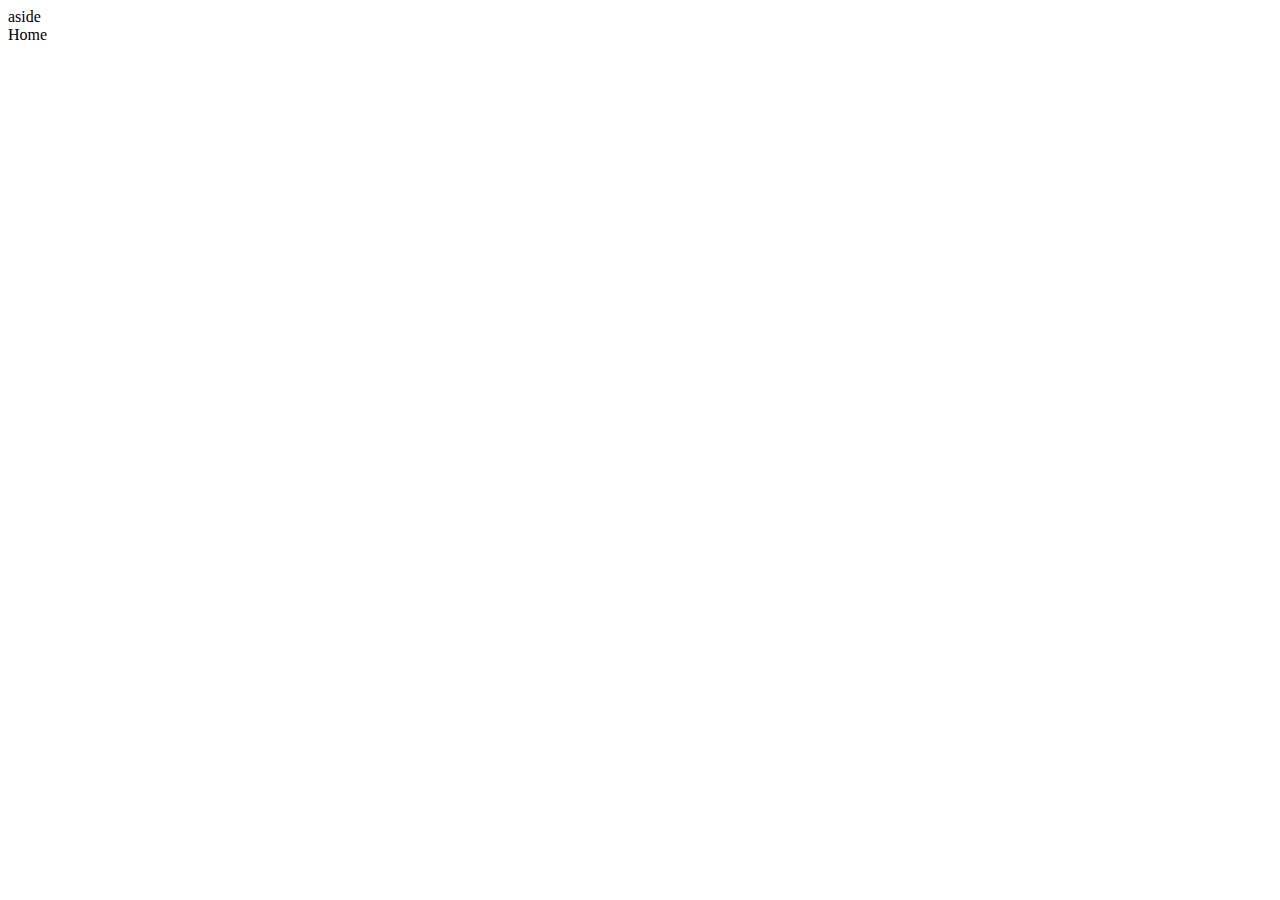
==== personal portfolio/index.html @ 707531b6 "personal portfolio website" ====
<!DOCTYPE html>
<html lang="en">
<head>
    <meta charset="UTF-8">
    <meta name="viewport" content="width=device-width, initial-scale=1.0">
    <title>Document</title>
    <!---CSS FILES--->
    <link rel="stylesheet" href="css/style.css">
    <link rel="stylesheet" href="css/style.css">
    <link rel="stylesheet" href="https://cdnjs.cloudflare.com/ajax/libs/font-awesome/6.5.2/css/all.min.css">
</head>
<body>
        <!---MAIN CONTAINER START--->

        <div class="main-container">
             <!---ASIDE START--->
             <div class="aside">
                aside
             </div>
             <!---ASIDE END--->

             <!---MAIN CONTENT START--->
             <div class="main-content">
                <!---HOME SECTION START--->

                <section class="home section">
                    Home
                </section>
                <!---HOME SECTION END--->
             </div>
             <!---MAIN CONTENT END--->
        </div>
        <!---MAIN CONTAINER END--->

    <!---JS FILES--->

    <script src="js/script.js"></script>
</body>
</html>
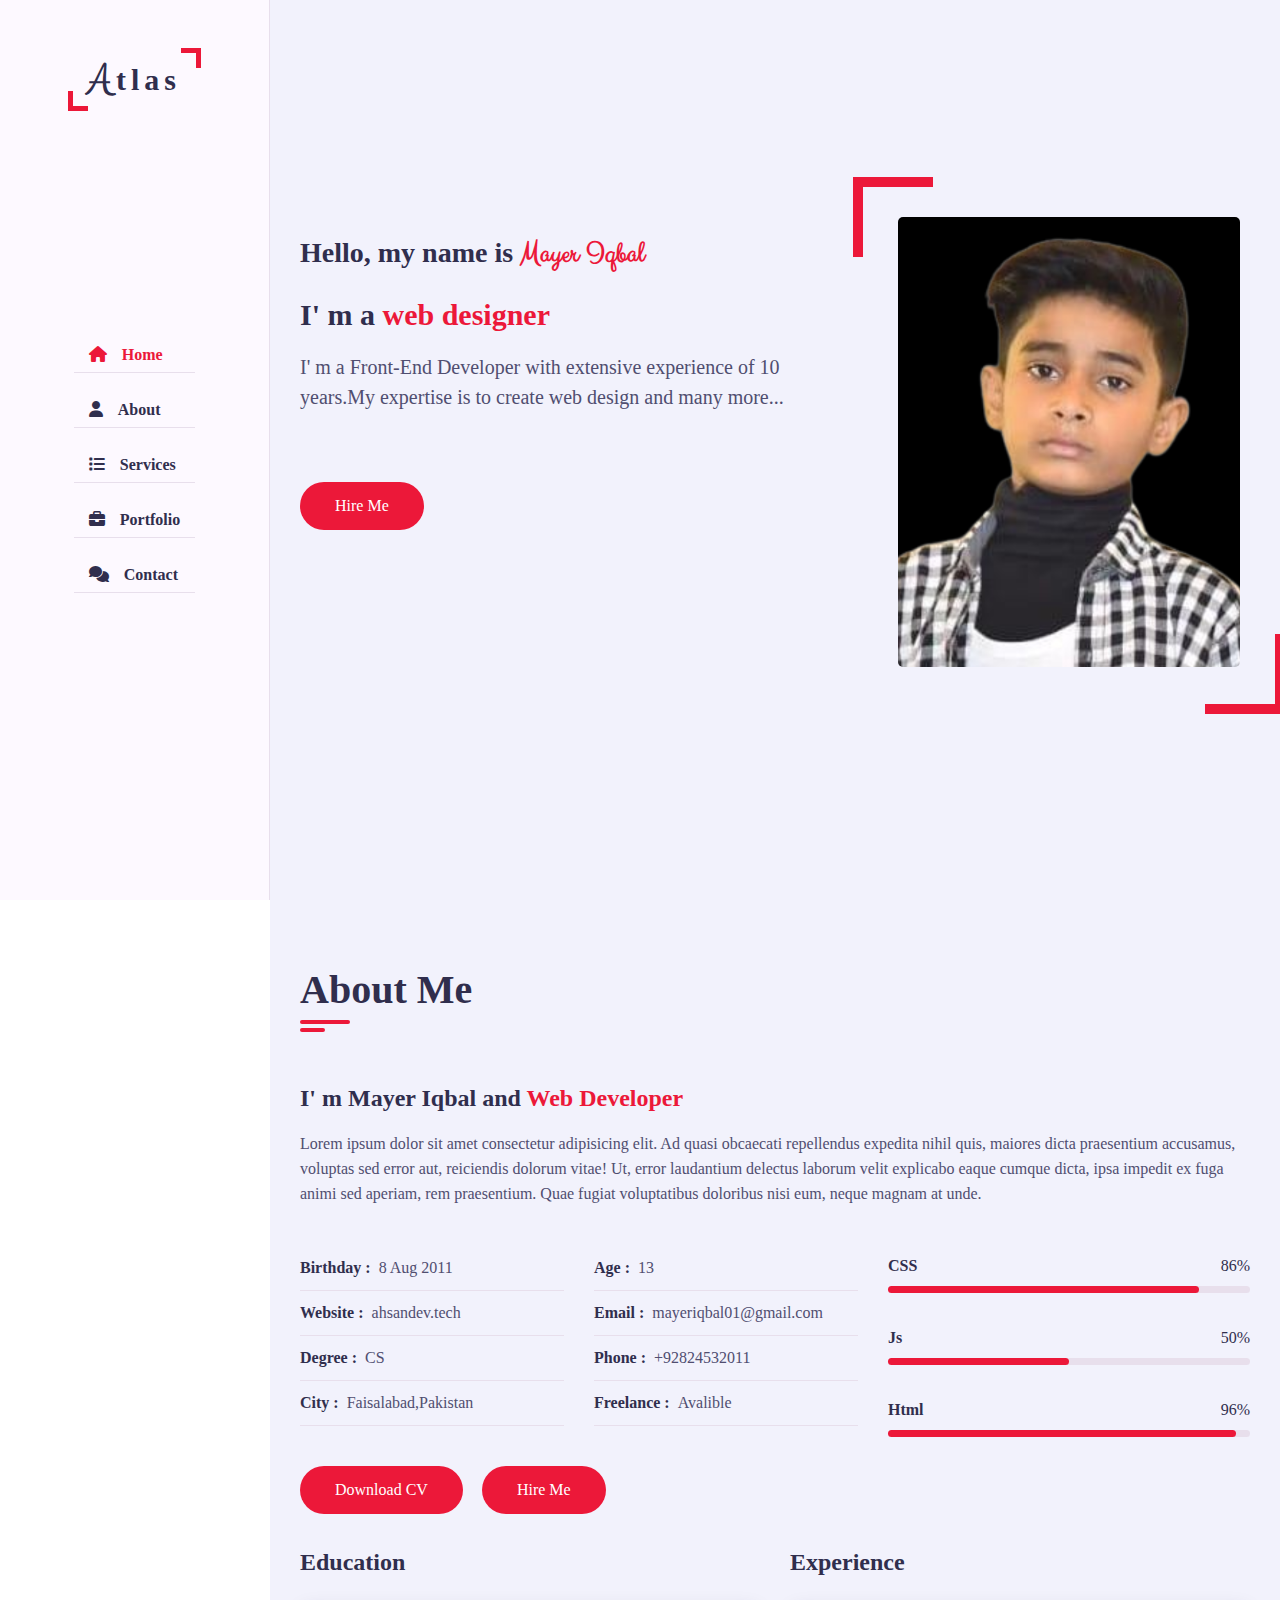
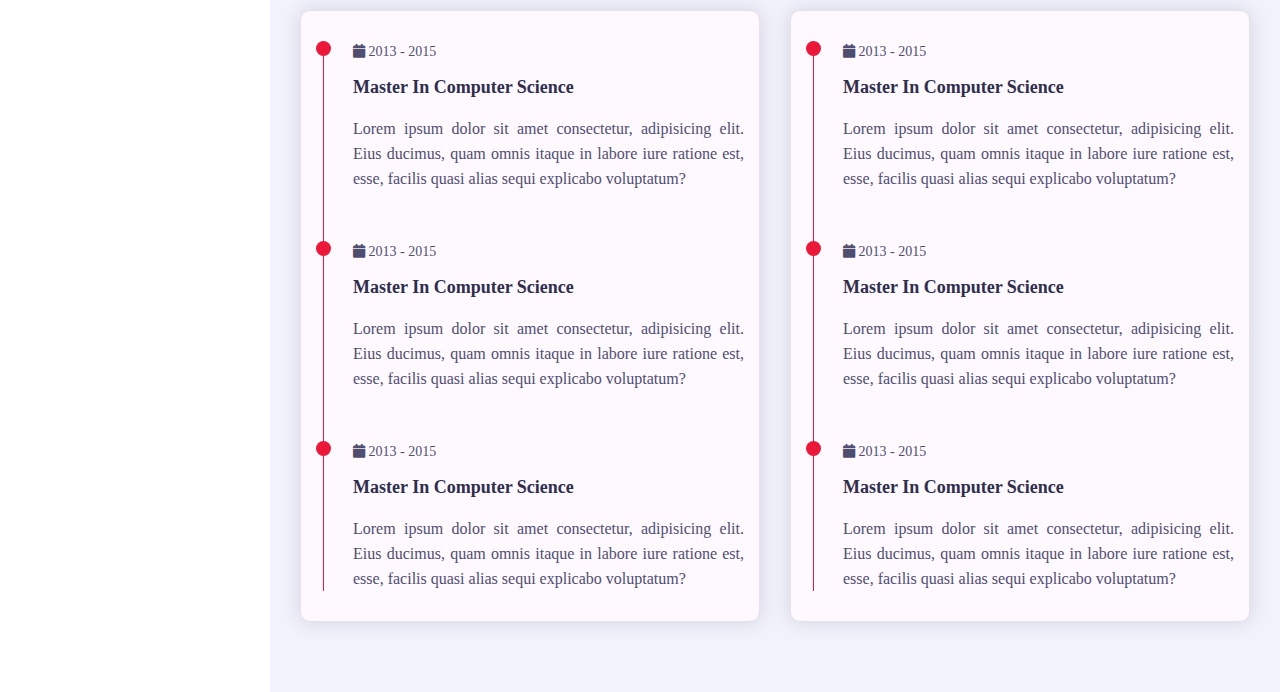
==== commit cf673b1f: "update personal portfolio website" ====
--- a/personal portfolio/index.html
+++ b/personal portfolio/index.html
@@ -1,39 +1,304 @@
 <!DOCTYPE html>
 <html lang="en">
-<head>
-    <meta charset="UTF-8">
-    <meta name="viewport" content="width=device-width, initial-scale=1.0">
+  <head>
+    <meta charset="UTF-8" />
+    <meta name="viewport" content="width=device-width, initial-scale=1.0" />
     <title>Document</title>
     <!---CSS FILES--->
-    <link rel="stylesheet" href="css/style.css">
-    <link rel="stylesheet" href="css/style.css">
-    <link rel="stylesheet" href="https://cdnjs.cloudflare.com/ajax/libs/font-awesome/6.5.2/css/all.min.css">
-</head>
-<body>
-        <!---MAIN CONTAINER START--->
-
-        <div class="main-container">
-             <!---ASIDE START--->
-             <div class="aside">
-                aside
-             </div>
-             <!---ASIDE END--->
-
-             <!---MAIN CONTENT START--->
-             <div class="main-content">
-                <!---HOME SECTION START--->
-
-                <section class="home section">
-                    Home
-                </section>
-                <!---HOME SECTION END--->
-             </div>
-             <!---MAIN CONTENT END--->
+    <link rel="stylesheet" href="css/style.css" />
+    <link rel="stylesheet" href="css/skins/color-1.css" />
+    <link
+      rel="stylesheet"
+      href="https://cdnjs.cloudflare.com/ajax/libs/font-awesome/6.5.2/css/all.min.css"
+    />
+  </head>
+  <body>
+    <!---MAIN CONTAINER START--->
+
+    <div class="main-container">
+      <!---ASIDE START--->
+      <div class="aside">
+        <div class="logo">
+          <a href=""><span>A</span>tlas</a>
         </div>
-        <!---MAIN CONTAINER END--->
+        <div class="nav-toogler">
+          <span></span>
+        </div>
+        <ul class="nav">
+          <li>
+            <a href="#" class="active"><i class="fa fa-home"></i>Home</a>
+          </li>
+          <li>
+            <a href="#"><i class="fa fa-user"></i>About</a>
+          </li>
+          <li>
+            <a href="#"><i class="fa fa-list"></i>Services</a>
+          </li>
+          <li>
+            <a href="#"><i class="fa fa-briefcase"></i>Portfolio</a>
+          </li>
+          <li>
+            <a href="#"><i class="fa fa-comments"></i>Contact</a>
+          </li>
+        </ul>
+      </div>
+      <!---ASIDE END--->
+
+      <!---MAIN CONTENT START--->
+      <div class="main-content">
+        <!---HOME SECTION START--->
+
+        <section class="home section">
+          <div class="container">
+            <div class="row">
+              <div class="home-info padd-15">
+                <h3 class="hello">
+                  Hello, my name is <span class="name">Mayer Iqbal</span>
+                </h3>
+                <h3 class="my-profession">
+                  I' m a <span class="typing">web designer</span>
+                </h3>
+                <p>
+                  I' m a Front-End Developer with extensive experience of 10
+                  years.My expertise is to create web design and many more...
+                </p>
+                <a href="#contact" class="btn hire-me">Hire Me</a>
+              </div>
+              <div class="home-img padd-15">
+                <img src="images/Untitled design (4).png" alt="" />
+              </div>
+            </div>
+          </div>
+        </section>
+        <!---HOME SECTION END--->
+        <!---ABOUT SECTION START--->
+        <section class="about section">
+          <div class="container">
+            <div class="row">
+              <div class="section-title padd-15">
+                <h2>About Me</h2>
+              </div>
+            </div>
+            <div class="row">
+              <div class="about-content padd-15">
+                <div class="row">
+                  <div class="about-text padd-15">
+                    <h3>I' m Mayer Iqbal and <span>Web Developer</span></h3>
+                    <p>
+                      Lorem ipsum dolor sit amet consectetur adipisicing elit.
+                      Ad quasi obcaecati repellendus expedita nihil quis,
+                      maiores dicta praesentium accusamus, voluptas sed error
+                      aut, reiciendis dolorum vitae! Ut, error laudantium
+                      delectus laborum velit explicabo eaque cumque dicta, ipsa
+                      impedit ex fuga animi sed aperiam, rem praesentium. Quae
+                      fugiat voluptatibus doloribus nisi eum, neque magnam at
+                      unde.
+                    </p>
+                  </div>
+                </div>
+                <div class="row">
+                  <div class="personal-info padd-15">
+                    <div class="row">
+                      <div class="info-item padd-15">
+                        <p>Birthday : <span>8 Aug 2011</span></p>
+                      </div>
+
+                      <div class="info-item padd-15">
+                        <p>Age : <span>13</span></p>
+                      </div>
+
+                      <div class="info-item padd-15">
+                        <p>Website : <span>ahsandev.tech</span></p>
+                      </div>
+
+                      <div class="info-item padd-15">
+                        <p>Email : <span>mayeriqbal01@gmail.com</span></p>
+                      </div>
+
+                      <div class="info-item padd-15">
+                        <p>Degree : <span>CS</span></p>
+                      </div>
+
+                      <div class="info-item padd-15">
+                        <p>Phone : <span>+92824532011</span></p>
+                      </div>
+
+                      <div class="info-item padd-15">
+                        <p>City : <span>Faisalabad,Pakistan</span></p>
+                      </div>
+
+                      <div class="info-item padd-15">
+                        <p>Freelance : <span>Avalible</span></p>
+                      </div>
+                    </div>
+                    <div class="row">
+                      <div class="buttons padd-15">
+                        <a href="#" class="btn">Download CV</a>
+                        <a href="#contact" class="btn hire-me">Hire Me</a>
+                      </div>
+                    </div>
+                  </div>
+                  <div class="skills padd-15">
+                    <div class="row">
+                      <div class="skill-item padd-15">
+                        <h5>CSS</h5>
+                        <div class="progress">
+                          <div class="progress-in" style="width: 86%"></div>
+                          <div class="skill-percent">86%</div>
+                        </div>
+                      </div>
+
+                      <div class="skill-item padd-15">
+                        <h5>Js</h5>
+                        <div class="progress">
+                          <div class="progress-in" style="width: 50%"></div>
+                          <div class="skill-percent">50%</div>
+                        </div>
+                      </div>
+
+                      <div class="skill-item padd-15">
+                        <h5>Html</h5>
+                        <div class="progress">
+                          <div class="progress-in" style="width: 96%"></div>
+                          <div class="skill-percent">96%</div>
+                        </div>
+                      </div>
+                    </div>
+                  </div>
+                </div>
+
+                <div class="row">
+                  <div class="education padd-15">
+                    <h3 class="title">Education</h3>
+                    <div class="row">
+                      <div class="timeline-box padd-15">
+                        <div class="timeline shadow-dark">
+                          <div class="timeline-item">
+                            <div class="circle-dot"></div>
+                              <h3 class="timeline-date">
+                                <i class="fa fa-calendar"></i> 2013 - 2015
+                              </h3>
+                              <h4 class="timeline-title">
+                                Master in Computer Science
+                              </h4>
+                              <p class="timeline-text">
+                                Lorem ipsum dolor sit amet consectetur,
+                                adipisicing elit. Eius ducimus, quam omnis
+                                itaque in labore iure ratione est, esse, facilis
+                                quasi alias sequi explicabo voluptatum?
+                              </p>
+                            
+                          </div>
+
+                          <div class="timeline-item">
+                            <div class="circle-dot"> </div>
+                              <h3 class="timeline-date">
+                                <i class="fa fa-calendar"></i> 2013 - 2015
+                              </h3>
+                              <h4 class="timeline-title">
+                                Master in Computer Science
+                              </h4>
+                              <p class="timeline-text">
+                                Lorem ipsum dolor sit amet consectetur,
+                                adipisicing elit. Eius ducimus, quam omnis
+                                itaque in labore iure ratione est, esse, facilis
+                                quasi alias sequi explicabo voluptatum?
+                              </p>
+                           
+                          </div>
+
+                              <div class="timeline-item">
+                            <div class="circle-dot"></div>
+                              <h3 class="timeline-date">
+                                <i class="fa fa-calendar"></i> 2013 - 2015
+                              </h3>
+                              <h4 class="timeline-title">
+                                Master in Computer Science
+                              </h4>
+                              <p class="timeline-text">
+                                Lorem ipsum dolor sit amet consectetur,
+                                adipisicing elit. Eius ducimus, quam omnis
+                                itaque in labore iure ratione est, esse, facilis
+                                quasi alias sequi explicabo voluptatum?
+                              </p>
+                            
+                          </div>
+                        </div>
+                      </div>
+                    </div>
+                  </div>
+                  <div class="experience padd-15">
+                    <h3 class="title">Experience</h3>
+                    <div class="row">
+                      <div class="timeline-box padd-15">
+                        <div class="timeline shadow-dark">
+                          <div class="timeline-item">
+                            <div class="circle-dot"></div>
+                              <h3 class="timeline-date">
+                                <i class="fa fa-calendar"></i> 2013 - 2015
+                              </h3>
+                              <h4 class="timeline-title">
+                                Master in Computer Science
+                              </h4>
+                              <p class="timeline-text">
+                                Lorem ipsum dolor sit amet consectetur,
+                                adipisicing elit. Eius ducimus, quam omnis
+                                itaque in labore iure ratione est, esse, facilis
+                                quasi alias sequi explicabo voluptatum?
+                              </p>
+                            
+                          </div>
+
+                          <div class="timeline-item">
+                            <div class="circle-dot"> </div>
+                              <h3 class="timeline-date">
+                                <i class="fa fa-calendar"></i> 2013 - 2015
+                              </h3>
+                              <h4 class="timeline-title">
+                                Master in Computer Science
+                              </h4>
+                              <p class="timeline-text">
+                                Lorem ipsum dolor sit amet consectetur,
+                                adipisicing elit. Eius ducimus, quam omnis
+                                itaque in labore iure ratione est, esse, facilis
+                                quasi alias sequi explicabo voluptatum?
+                              </p>
+                           
+                          </div>
+
+                              <div class="timeline-item">
+                            <div class="circle-dot"></div>
+                              <h3 class="timeline-date">
+                                <i class="fa fa-calendar"></i> 2013 - 2015
+                              </h3>
+                              <h4 class="timeline-title">
+                                Master in Computer Science
+                              </h4>
+                              <p class="timeline-text">
+                                Lorem ipsum dolor sit amet consectetur,
+                                adipisicing elit. Eius ducimus, quam omnis
+                                itaque in labore iure ratione est, esse, facilis
+                                quasi alias sequi explicabo voluptatum?
+                              </p>
+                            
+                          </div>
+                        </div>
+                      </div>
+                    </div>
+                  </div>
+                </div>
+              </div>
+            </div>
+          </div>
+        </section>
+        <!---ABOUT SECTION END--->
+      </div>
+      <!---MAIN CONTENT END--->
+    </div>
+    <!---MAIN CONTAINER END--->
 
     <!---JS FILES--->
 
     <script src="js/script.js"></script>
-</body>
-</html>+  </body>
+</html>
--- a/personal portfolio/css/style.css
+++ b/personal portfolio/css/style.css
@@ -0,0 +1,461 @@
+@import url('https://fonts.googleapis.com/css2?family=Clicker+Script&family=Poppins:ital,wght@0,100;0,200;0,300;0,400;0,500;0,600;0,700;0,800;0,900;1,100;1,200;1,300;1,400;1,500;1,600;1,700;1,800;1,900&display=swap');
+:root {
+  --bg-black-900: #f2f2fc;
+  --bg-black-100: #fdf9ff;
+  --bg-black-50: #e8dfec;
+  --text-black-900: #302e4d;
+  --text-black-700: #504e70;
+}
+body {
+  line-height: 1.5;
+  font-size: 16px;
+  font-family: 'Poppins' sans-serif;
+}
+
+* {
+  margin: 0;
+  padding: 0;
+  outline: none;
+  text-decoration: none;
+  box-sizing: border-box;
+}
+
+::before,
+::after {
+  box-sizing: border-box;
+}
+ ul {
+  list-style: none;
+}
+
+.section {
+  background: var(--bg-black-900);
+  min-height: 100vh;
+  display: block;
+  padding: 0 30px;
+  opacity: 1;
+}
+.hidden{
+  display: none !important;
+}
+.main-content{
+  padding-left: 270px;
+}
+.padd-15{
+  padding-left: 15px;
+  padding-right: 15px;
+}
+.container{
+ max-width: 1100px;
+ width: 100%;
+ margin: auto;
+}
+.section .container{
+  padding-top: 60px;
+  padding-bottom: 70px;
+}
+.section-title{
+  flex: 0 0 100%;
+  max-width: 100%;
+  margin-bottom: 60px;
+}
+.section-title h2{
+  font-size: 40px;
+  color: var(--text-black-900);
+  font-weight: 700;
+  position: relative;
+}
+.section-title h2::before{
+  content: '';
+  height: 4px;
+  width: 50px;
+  border-radius: 10px;
+  background: var(--skin-color);
+  position: absolute;
+  top: 100%;
+  left: 0;
+}
+.section-title h2::after{
+  content: '';
+  height: 4px;
+  width: 25px;
+  border-radius: 10px;
+  background: var(--skin-color);
+  position: absolute;
+  top: 100%;
+  left: 0;
+  margin-top: 8px;
+}
+.row{
+  display: flex;
+  flex-wrap: wrap;
+  margin-left: -15px;
+  margin-right: -15px;
+  position: relative;
+}
+
+.btn{
+  font-size: 16px;
+  font-weight: 500;
+  padding: 12px 35px;
+  color: white;
+  border-radius: 40px;
+  display: inline-block;
+  white-space: nowrap;
+  border: none;
+  background: var(--skin-color);
+  transition: all .0.3s ease;
+}
+.btn:hover{
+  transform: scale(1.05);
+}
+
+.shadow-dark{
+  box-shadow: 0 0 20px rgba(48, 46, 77, 0.15);
+}
+.aside {
+  width: 270px;
+  background: var(--bg-black-100);
+  position: fixed;
+  left: 0;
+  top: 0;
+  padding: 30px;
+  height: 100%;
+  border-right: 1px solid var(--bg-black-50);
+  display: flex;
+  justify-content: center;
+  align-items: center;
+  z-index: 10;
+}
+
+.aside .logo {
+  position: absolute;
+  top: 50px;
+  font-size: 30px;
+  text-transform: capitalize;
+}
+
+.aside .logo a{
+    color: var(--text-black-900);
+    font-weight: 700;
+    padding: 15px 20px;
+    font-size: 30px;
+    letter-spacing: 5px;
+    position: relative;
+}
+.aside .logo a span{
+    font-family: 'Clicker Script', cursive;
+    font-size: 40px;
+}
+
+.aside .logo a::before{
+  content: '';
+  position: absolute;
+  width: 20px;
+  height: 20px;
+  border-bottom: 5px solid var(--skin-color);
+  border-left: 5px solid var(--skin-color);
+  bottom: 0;
+  left: 0;
+}
+.aside .logo a::after{
+  content: '';
+  position: absolute;
+  width: 20px;
+  height: 20px;
+  border-top: 5px solid var(--skin-color);
+  border-right: 5px solid var(--skin-color);
+  top: 0;
+  right: 0;
+}
+.aside .nav-toogler{
+  height: 40px;
+  width: 45px;
+  border: 1px solid var(--bg-black-50);
+  cursor: pointer;
+  position: fixed;
+  left: 300px;
+  top: 20px;
+  border-radius: 5px;
+  background: var(--bg-black-100);
+  display: none;
+  align-items: center;
+  justify-content: center;
+}
+
+.aside .nav-toogler span{
+  height: 2px;
+  width: 18px;
+  background: var(--skin-color);
+  display: inline-block;
+  position: relative;
+}
+.aside .nav-toogler span::before{
+  content: '';
+  height: 2px;
+  width: 18px;
+  background: var(--skin-color);
+  position: absolute;
+  top: -6px;
+  left: 0;
+}
+
+.aside .nav-toogler span::after{
+  content: '';
+  height: 3px;
+  width: 18px;
+  background: var(--skin-color);
+  position: absolute;
+  top:6px;
+  left: 0;
+}
+.aside .nav{
+  margin-top: 50px;
+}
+.aside .nav li{
+  margin-bottom: 20px;
+  display: block;
+}
+.aside .nav li a{
+  font-size: 16px;
+  font-weight: 600;
+  display: block;
+  border-bottom: 1px solid var(--bg-black-50);
+  color: var(--text-black-900);
+  padding: 5px 15px;
+}
+.aside .nav li a.active{
+  color: var(--skin-color);
+}
+.aside .nav li a i{
+  margin-right: 15px;
+}
+
+.home{
+  min-height: 100vh;
+  display: flex;
+  color: var(--text-black-900);
+}
+.home .home-info{
+  flex: 0 0 60%;
+  max-width: 60%;
+}
+h3.hello{
+  font-size: 28px;
+  margin: 15px 0;
+}
+h3.hello span{
+  font-family:'Clicker Script' , cursive;
+  font-size: 30px;
+  font-weight: 700;
+  color: var(--skin-color);
+}
+h3.my-profession{
+  font-size: 30px;
+  margin: 15px 0;
+}
+.typing{
+  color: var(--skin-color);
+}
+.home-info p{
+  margin-bottom: 70px;
+  font-size: 20px;
+  color: var(--text-black-700);
+}
+.home .home-img{
+  flex: 0 0 40%;
+  max-width: 40%;
+  text-align: center;
+  position: relative;
+}
+.home-img::after{
+  content: '';
+  position: absolute;
+  height: 80px;
+  width: 80px;
+  border-bottom: 10px solid var(--skin-color);
+  border-right: 10px solid var(--skin-color);
+  right: -20px;
+  bottom: -40px;
+}
+.home-img::before{
+  content: '';
+  position: absolute;
+  height: 80px;
+  width: 80px;
+  border-top: 10px solid var(--skin-color);
+  border-left: 10px solid var(--skin-color);
+  left: -20px;
+  top: -40px;
+}
+.home .home-img img{
+  margin: auto;
+  border-radius: 5px;
+  height: 450px;
+}
+.about .about-content{
+  flex: 0 0 100%;
+  max-width: 100%;
+}
+.about .about-content .about-text{
+   flex: 0 0 100%;
+   max-width: 100%;
+}
+.about .about-content .about-text h3{
+  font-size: 24px;
+  margin-bottom: 15px;
+  font-weight: 700;
+  color: var(--text-black-900);
+}
+.about .about-content .about-text h3 span{
+  color: var(--skin-color);
+}
+.about .about-content .about-text p{
+  font-size: 16px;
+  line-height: 25px;
+  color: var(--text-black-700);
+}
+.about .about-content .personal-info{
+  flex: 0 0 60%;
+  max-width: 60%;
+  margin-top: 40px;
+}
+.about .about-content .personal-info .info-item{
+  flex: 0 0 50%;
+  max-width: 50%;
+}
+.about .about-content .personal-info .info-item p{
+  font-weight: 600;
+  padding: 10px 0;
+  font-size: 16px;
+  color: var(--text-black-900);
+  border-bottom: 1px solid var(--bg-black-50);
+}
+.about .about-content .personal-info .info-item p span{
+  font-weight: 400;
+  color: var(--text-black-700);
+  margin-left: 4px;
+  display: inline-block;
+}
+.about .about-content .personal-info .buttons{
+  margin-top: 30px;
+}
+.about .about-content .personal-info .buttons .btn{
+   margin-right: 15px;
+   margin-top: 10px;
+}
+.about .about-content .skills{
+  flex: 0 0 40%;
+  max-width: 40%;
+  margin-top: 40px;
+}
+.about .about-content .skills .skill-item{
+  flex: 0 0 100%;
+  max-width: 100%;
+}
+.about .about-content .skills .skill-item h5{
+  line-height: 40px;
+  font-weight: 600;
+  font-size: 16px;
+  color: var(--text-black-900);
+  text-transform: capitalize;
+}
+.about .about-content .skills .skill-item .progress{
+  background-color: var(--bg-black-50);
+  height: 7px;
+  border-radius: 4px;
+  width: 100%;
+  position: relative;
+}
+.about .about-content .skills .skill-item{
+  margin-bottom: 25px;
+}
+.about .about-content .skills .skill-item .progress .progress-in{
+  position: absolute;
+  left: 0;
+  top: 0;
+  height: 100%;
+  border-radius: 4px;
+  background-color: var(--skin-color);
+}
+.about .about-content .skills .skill-item .progress .skill-percent{
+  position: absolute;
+  right: 0;
+  color: var(--text-black-900);
+  top: -40px;
+  font-weight: 400;
+  line-height: 40px;
+}
+.about .about-content .education,
+.about .about-content .experience
+{
+   flex: 0 0 50%;
+   max-width: 50%;
+   margin-top: 30px;
+}
+.about .about-content h3.title{
+  font-size: 24px;
+  margin-bottom: 30px;
+  font-weight: 700;
+  color: var(--text-black-900);
+}
+.about .about-content .timeline-box{
+  flex: 0 0 100%;
+  max-width: 100%;
+}
+.about .about-content .timeline{
+  background-color: var(--bg-black-100);
+  padding: 30px 15px;
+  border: 1px solid var(--bg-black-50);
+  border-radius: 10px;
+  width: 100%;
+  position: relative;
+}
+.about .about-content .timeline .timeline-item{
+  position: relative;
+  padding-left: 37px;
+  padding-bottom: 50px;
+}
+.about .about-content .timeline .timeline-item:last-child{
+  padding-bottom: 0;
+}
+.about .about-content .timeline .timeline-item::before{
+  content: '';
+  width: 1px;
+  position: absolute;
+  height: 100%;
+  left: 7px;
+  top: 0;
+  background-color: var(--skin-color);
+}
+.about .about-content .timeline .circle-dot{
+  position: absolute;
+  left: 0;
+  top: 0;
+  height: 15px;
+  width: 15px;
+  border-radius: 50%;
+  background-color: var(--skin-color);
+}
+.about .about-content .timeline .timeline-date{
+  font-weight: 400;
+  font-size: 14px;
+  margin-bottom: 12px;
+  color: var(--text-black-700);
+}
+.about .about-content .timeline .timeline-date.fa{
+  margin-right: 5px;
+}
+.about .about-content .timeline .timeline-title{
+  font-weight: 700;
+  font-size: 18px;
+  margin-bottom: 15px;
+  text-transform: capitalize;
+  color: var(--text-black-900);
+}
+.about .about-content .timeline .timeline-text{
+  line-height: 25px;
+  font-size: 16px;
+  text-align: justify;
+  color: var(--text-black-700);
+}--- a/personal portfolio/css/skins/color-1.css
+++ b/personal portfolio/css/skins/color-1.css
@@ -0,0 +1,3 @@
+:root{
+    --skin-color:#ec1839;
+}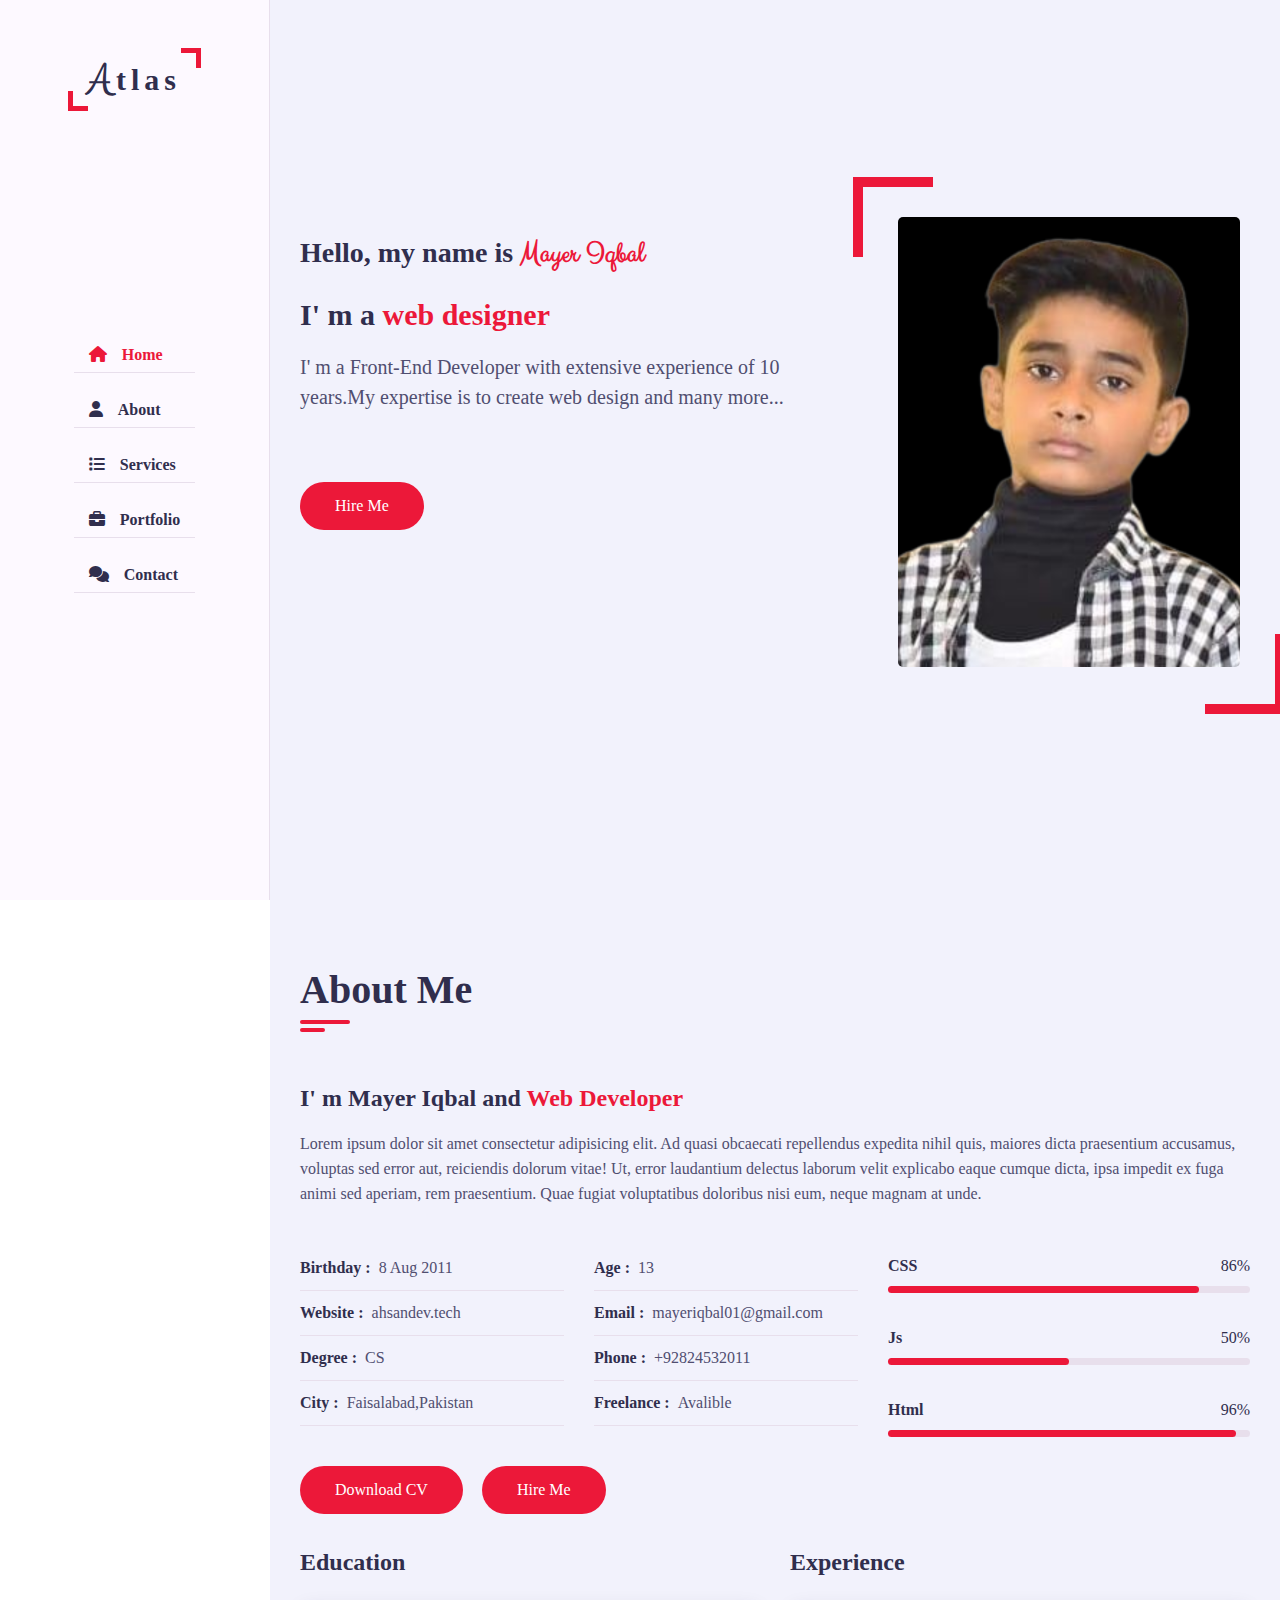
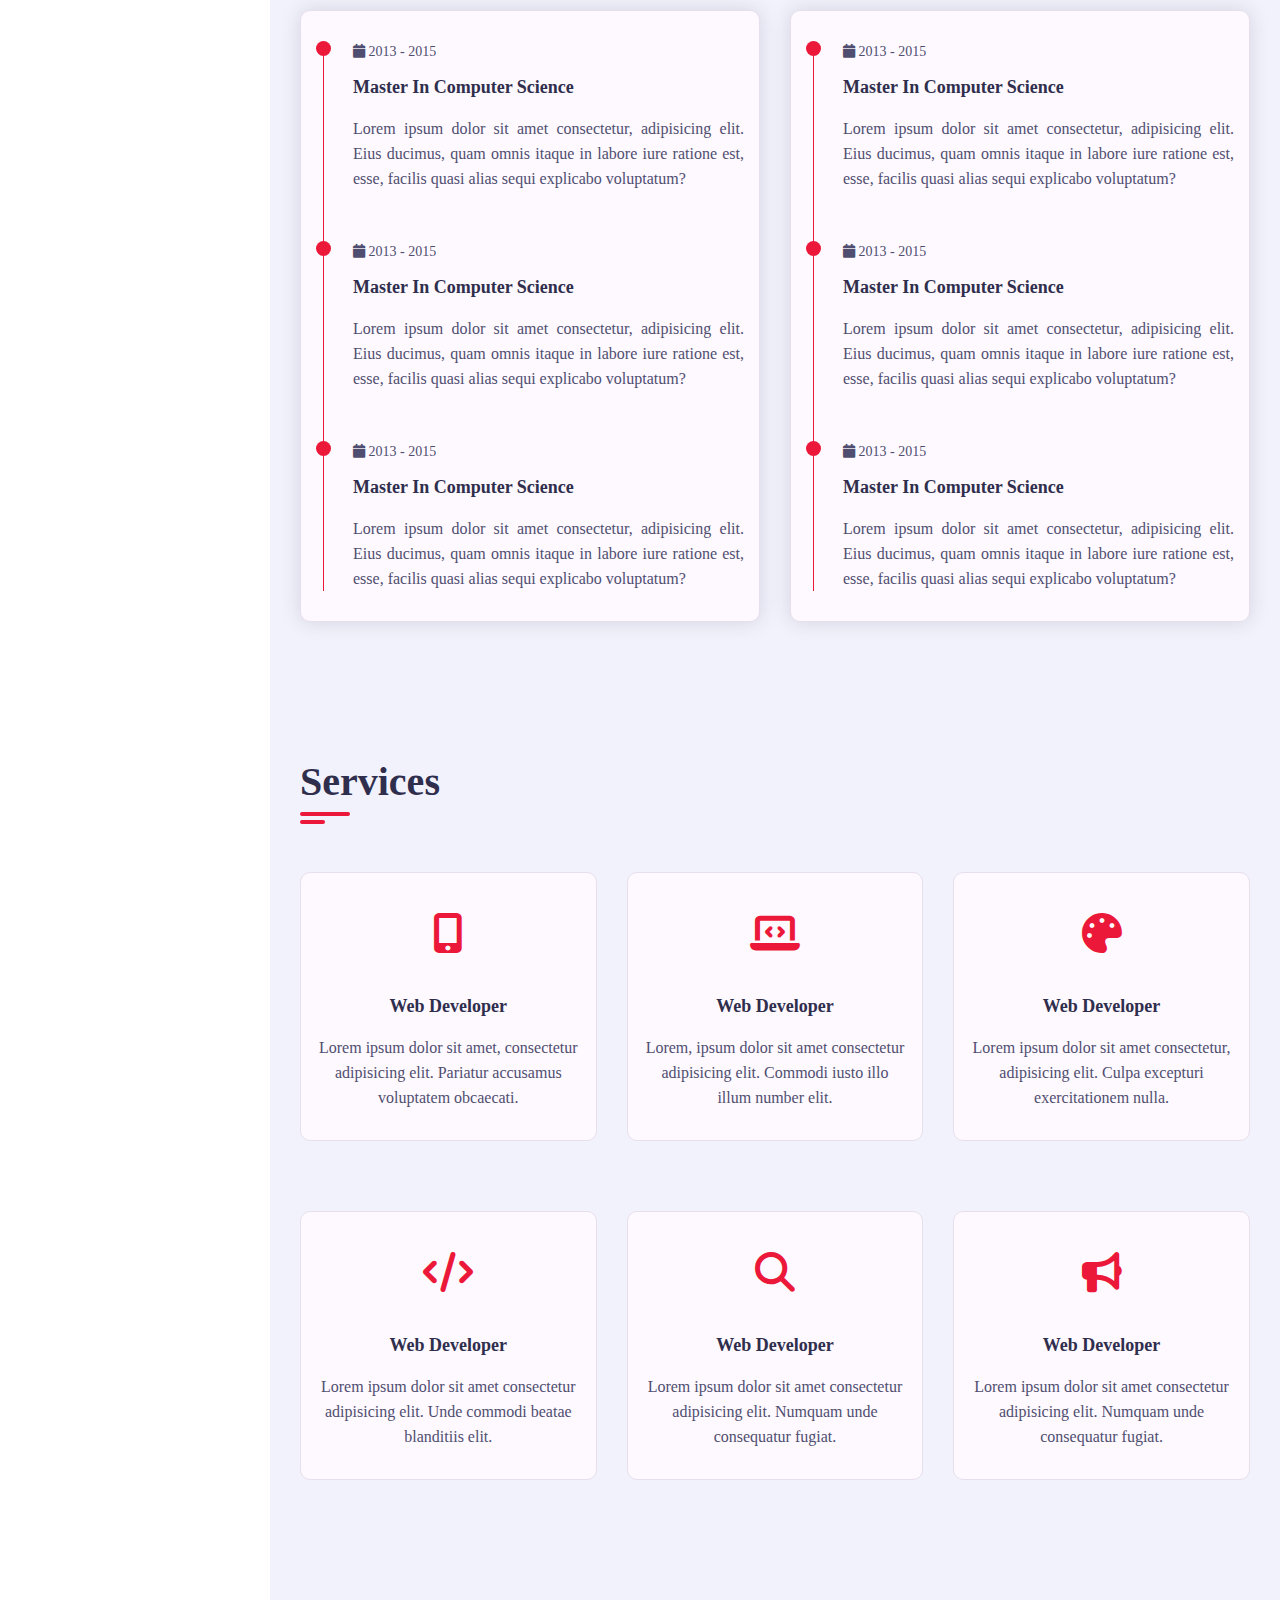
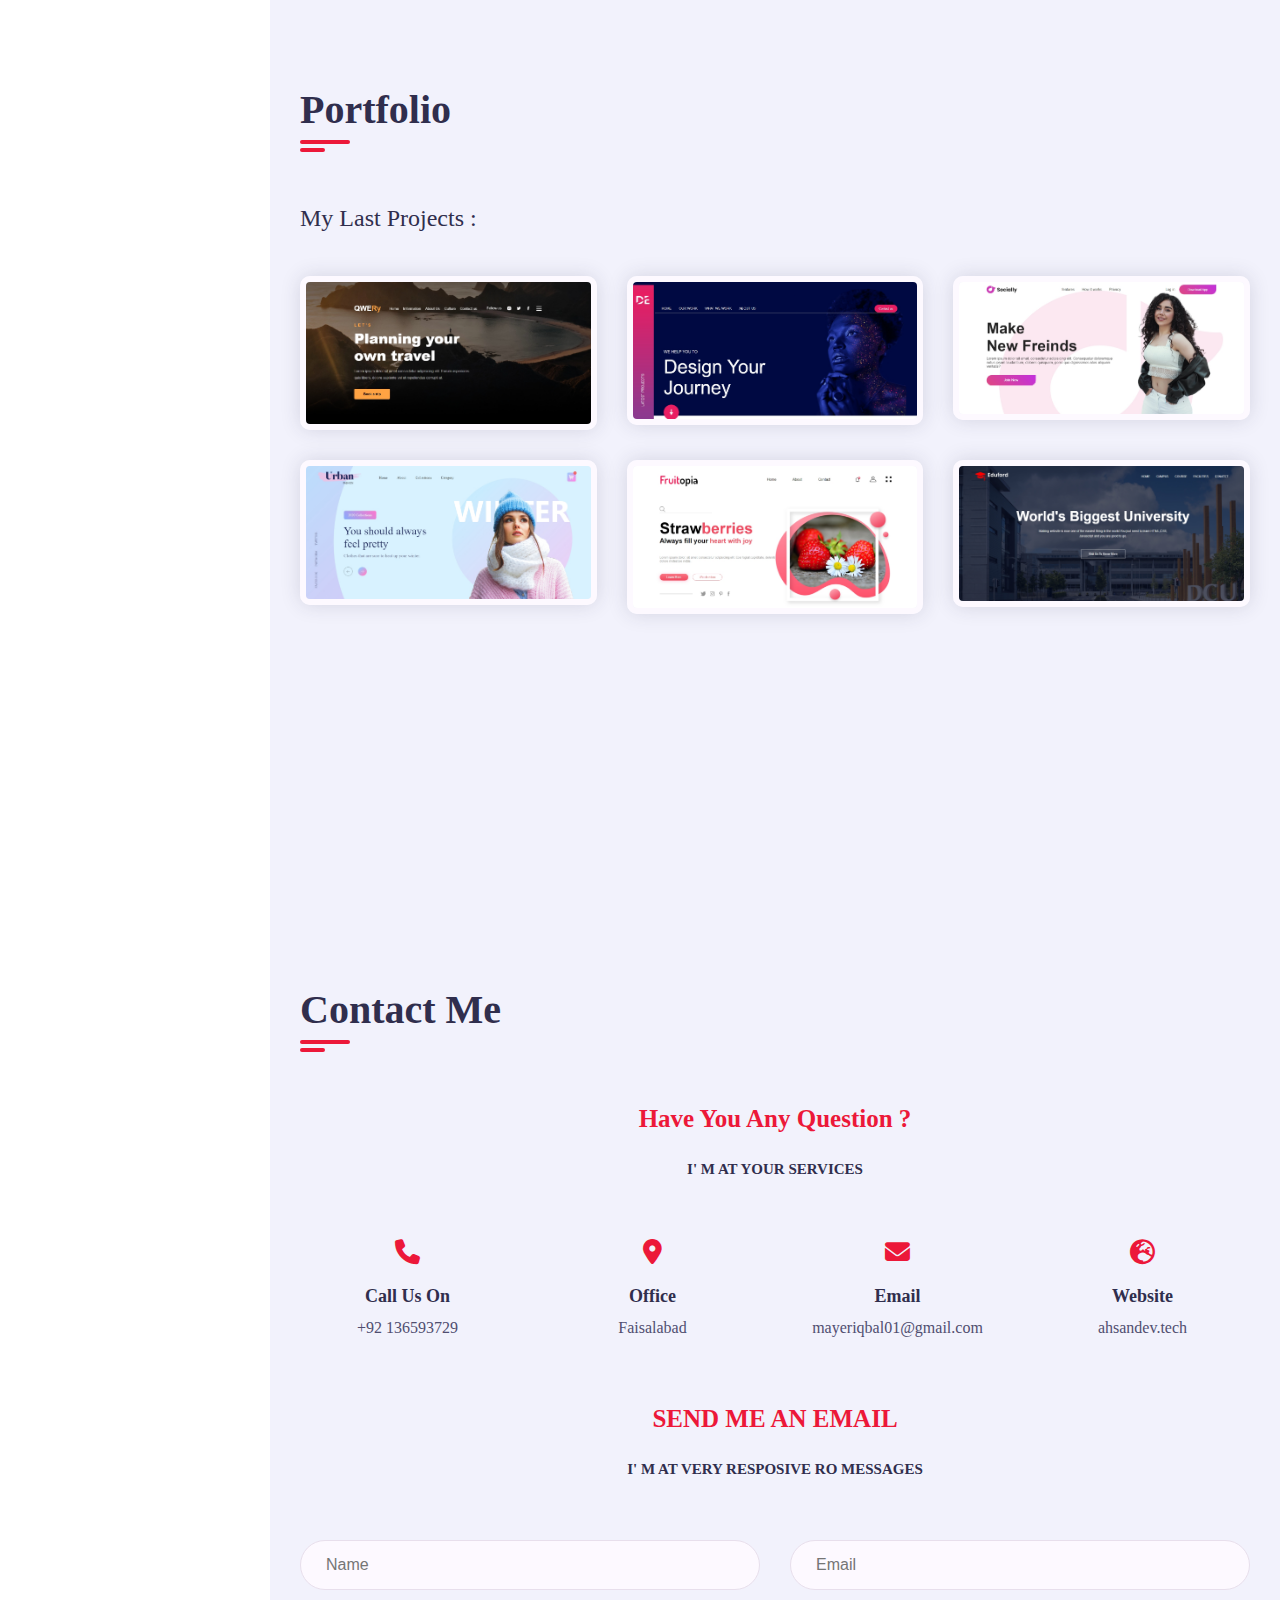
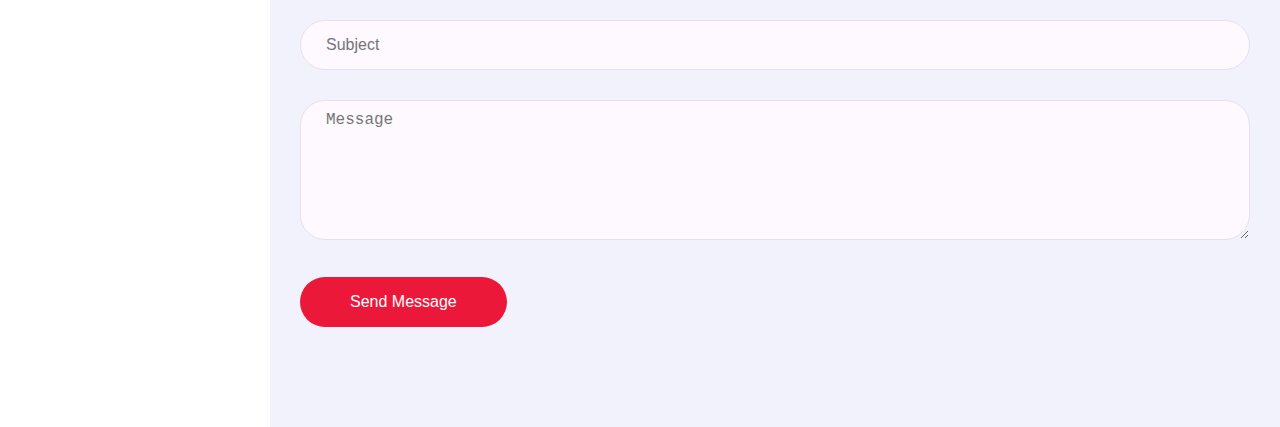
==== commit 35417df9: "updates personal portfolio website" ====
--- a/personal portfolio/index.html
+++ b/personal portfolio/index.html
@@ -292,6 +292,235 @@
           </div>
         </section>
         <!---ABOUT SECTION END--->
+
+        <!---SERVICES SECTION START--->
+        <section class="service section">
+          <div class="container">
+            <div class="row">
+              <div class="section-title padd-15">
+                <h2>Services</h2>
+                
+              </div>
+            </div>
+            <div class="row">
+              <div class="service-item padd-15">
+                <div class="service-item-inner">
+                  <div class="icon">
+                    <i class="fa fa-mobile-alt"></i>
+                  </div>
+                  <h4>Web Developer</h4>
+                  <p>Lorem ipsum dolor sit amet, consectetur adipisicing elit. Pariatur accusamus voluptatem obcaecati.</p>
+                </div>
+              </div>
+
+              <div class="service-item padd-15">
+                <div class="service-item-inner">
+                  <div class="icon">
+                    <i class="fa fa-laptop-code"></i>
+                  </div>
+                  <h4>Web Developer</h4>
+                  <p>Lorem, ipsum dolor sit amet consectetur adipisicing elit. Commodi iusto illo illum number elit.</p>
+                </div>
+              </div>
+
+              <div class="service-item padd-15">
+                <div class="service-item-inner">
+                  <div class="icon">
+                    <i class="fa fa-palette"></i>
+                  </div>
+                  <h4>Web Developer</h4>
+                  <p>Lorem ipsum dolor sit amet consectetur, adipisicing elit. Culpa excepturi exercitationem nulla.</p>
+                </div>
+              </div>
+
+              <div class="service-item padd-15">
+                <div class="service-item-inner">
+                  <div class="icon">
+                    <i class="fa fa-code"></i>
+                  </div>
+                  <h4>Web Developer</h4>
+                  <p>Lorem ipsum dolor sit amet consectetur adipisicing elit. Unde commodi beatae blanditiis elit.</p>
+                </div>
+              </div>
+
+              <div class="service-item padd-15">
+                <div class="service-item-inner">
+                  <div class="icon">
+                    <i class="fa fa-search "></i>
+                  </div>
+                  <h4>Web Developer</h4>
+                  <p>Lorem ipsum dolor sit amet consectetur adipisicing elit. Numquam unde consequatur fugiat.</p>
+                </div>
+              </div>
+
+              <div class="service-item padd-15">
+                <div class="service-item-inner">
+                  <div class="icon">
+                    <i class="fa fa-bullhorn"></i>
+                  </div>
+                  <h4>Web Developer</h4>
+                  <p>Lorem ipsum dolor sit amet consectetur adipisicing elit. Numquam unde consequatur fugiat.</p>
+                </div>
+              </div>
+            </div>
+          </div>
+        </section>
+        <!---SERVICES SECTION END--->
+           <!---PORTFOLIO SECTION START--->  
+            <section class="portfolio section">
+              <div class="container">
+                <div class="row">
+                  <div class="section-title padd-15">
+                    <h2>Portfolio</h2>
+                  </div>
+                </div>
+                <div class="row">
+                  <div class="portfolio-heading padd-15">
+                    <h2>My Last Projects :</h2>
+                  </div>
+                </div>
+                <div class="row">
+
+                  <div class="portfolio-item padd-15">
+                    <div class="portfolio-item-inner shadow-dark">
+                    <div class="portfolio-img">
+                      <img src="images/portfolio/1.jpeg" alt="">
+                    </div>
+                     </div>
+                    </div>
+
+                  <div class="portfolio-item padd-15">
+                  <div class="portfolio-item-inner shadow-dark">
+                  <div class="portfolio-img">
+                    <img src="images/portfolio/2.jpeg" alt="">
+                  </div>
+                   </div>
+                  </div>
+
+                  <div class="portfolio-item padd-15">
+                    <div class="portfolio-item-inner shadow-dark">
+                    <div class="portfolio-img">
+                      <img src="images/portfolio/3.jpeg" alt="">
+                    </div>
+                     </div>
+                    </div>
+
+                    <div class="portfolio-item padd-15">
+                      <div class="portfolio-item-inner shadow-dark">
+                      <div class="portfolio-img">
+                        <img src="images/portfolio/4.jpeg" alt="">
+                      </div>
+                       </div>
+                      </div>
+
+                      <div class="portfolio-item padd-15">
+                        <div class="portfolio-item-inner shadow-dark">
+                        <div class="portfolio-img">
+                          <img src="images/portfolio/5.jpeg" alt="">
+                        </div>
+                         </div>
+                        </div>
+
+                        <div class="portfolio-item padd-15">
+                          <div class="portfolio-item-inner shadow-dark">
+                          <div class="portfolio-img">
+                            <img src="images/portfolio/6.jpeg" alt="">
+                          </div>
+                           </div>
+                          </div>
+                </div>
+              </div>
+            </section>
+           <!---PORTFOLIO SECTION END--->
+
+            <!---CONTACT SECTION START--->
+
+            <section class="contact section">
+              <div class="container">
+                <div class="row">
+                  <div class="section-title padd-15">
+                    <h2>Contact Me</h2>
+                  </div>
+                </div>
+                <h3 class="contact-title padd-15">Have You Any Question ?</h3>
+                <h4 class="contact-sub-title padd-15">
+                  I' M AT YOUR SERVICES
+                </h4>
+                <div class="row">
+                  <div class="contact-info-item padd-15">
+                    <div class="icon">
+                      <i class="fa fa-phone"></i>
+                    </div>
+                    <h4>Call Us On</h4>
+                    <p>+92 136593729</p>
+                  </div>
+
+                  <div class="contact-info-item padd-15">
+                    <div class="icon">
+                      <i class="fa fa-map-marker-alt"></i>
+                    </div>
+                    <h4>Office</h4>
+                    <p>Faisalabad</p>
+                  </div>
+
+                  <div class="contact-info-item padd-15">
+                    <div class="icon">
+                      <i class="fa fa-envelope"></i>
+                    </div>
+                    <h4>Email</h4>
+                    <p>mayeriqbal01@gmail.com</p>
+                  </div>
+
+                  <div class="contact-info-item padd-15">
+                    <div class="icon">
+                      <i class="fa fa-globe-europe"></i>
+                    </div>
+                    <h4>Website</h4>
+                    <p>ahsandev.tech</p>
+                  </div>
+                </div>
+                <h3 class="contact-title padd-15">SEND ME AN EMAIL</h3>
+                <h4 class="contact-sub-title padd-15">I' M AT VERY RESPOSIVE RO MESSAGES</h4>
+                <div class="row">
+                  <div class="contact-form padd-15">
+                    <div class="row">
+                      <div class="form-item col-6 padd-15">
+                        <div class="form-group">
+                          <input type="text" class="form-control" placeholder="Name">
+                        </div>
+                      </div>
+                  
+                      <div class="form-item col-6 padd-15">
+                        <div class="form-group">
+                          <input type="email" class="form-control" placeholder="Email">
+                        </div>
+                      </div>
+                    </div>
+                    
+                  
+                  <div class="row">
+                    <div class="form-item col-12 padd-15">
+                      <div class="form-group">
+                        <input type="text" class="form-control" placeholder="Subject">
+                      </div>
+                    </div>
+                  </div>
+                  <div class="row">
+                    <div class="form-item col-12 padd-15">
+                      <div class="form-group">
+                       <textarea name="" class="form-control" id="" placeholder="Message"></textarea>
+                      </div>
+                    </div>
+                  </div>
+                  <div class="row">
+                    <div class="form-item col-12 padd-15">
+                      <button type="submit" class="btn">Send Message</button>
+                    </div>
+                  </div>
+                </div>
+              </div>
+            </section>
+            <!---CONTACT SECTION END--->
       </div>
       <!---MAIN CONTENT END--->
     </div>
--- a/personal portfolio/css/style.css
+++ b/personal portfolio/css/style.css
@@ -1,4 +1,4 @@
-@import url('https://fonts.googleapis.com/css2?family=Clicker+Script&family=Poppins:ital,wght@0,100;0,200;0,300;0,400;0,500;0,600;0,700;0,800;0,900;1,100;1,200;1,300;1,400;1,500;1,600;1,700;1,800;1,900&display=swap');
+@import url("https://fonts.googleapis.com/css2?family=Clicker+Script&family=Poppins:ital,wght@0,100;0,200;0,300;0,400;0,500;0,600;0,700;0,800;0,900;1,100;1,200;1,300;1,400;1,500;1,600;1,700;1,800;1,900&display=swap");
 :root {
   --bg-black-900: #f2f2fc;
   --bg-black-100: #fdf9ff;
@@ -9,7 +9,7 @@
 body {
   line-height: 1.5;
   font-size: 16px;
-  font-family: 'Poppins' sans-serif;
+  font-family: "Poppins" sans-serif;
 }
 
 * {
@@ -24,7 +24,7 @@
 ::after {
   box-sizing: border-box;
 }
- ul {
+ul {
   list-style: none;
 }
 
@@ -35,38 +35,38 @@
   padding: 0 30px;
   opacity: 1;
 }
-.hidden{
+.hidden {
   display: none !important;
 }
-.main-content{
+.main-content {
   padding-left: 270px;
 }
-.padd-15{
+.padd-15 {
   padding-left: 15px;
   padding-right: 15px;
 }
-.container{
- max-width: 1100px;
- width: 100%;
- margin: auto;
-}
-.section .container{
+.container {
+  max-width: 1100px;
+  width: 100%;
+  margin: auto;
+}
+.section .container {
   padding-top: 60px;
   padding-bottom: 70px;
 }
-.section-title{
+.section-title {
   flex: 0 0 100%;
   max-width: 100%;
   margin-bottom: 60px;
 }
-.section-title h2{
+.section-title h2 {
   font-size: 40px;
   color: var(--text-black-900);
   font-weight: 700;
   position: relative;
 }
-.section-title h2::before{
-  content: '';
+.section-title h2::before {
+  content: "";
   height: 4px;
   width: 50px;
   border-radius: 10px;
@@ -75,8 +75,8 @@
   top: 100%;
   left: 0;
 }
-.section-title h2::after{
-  content: '';
+.section-title h2::after {
+  content: "";
   height: 4px;
   width: 25px;
   border-radius: 10px;
@@ -86,7 +86,7 @@
   left: 0;
   margin-top: 8px;
 }
-.row{
+.row {
   display: flex;
   flex-wrap: wrap;
   margin-left: -15px;
@@ -94,7 +94,7 @@
   position: relative;
 }
 
-.btn{
+.btn {
   font-size: 16px;
   font-weight: 500;
   padding: 12px 35px;
@@ -104,13 +104,13 @@
   white-space: nowrap;
   border: none;
   background: var(--skin-color);
-  transition: all .0.3s ease;
-}
-.btn:hover{
+  transition: all 0.3s ease;
+}
+.btn:hover {
   transform: scale(1.05);
 }
 
-.shadow-dark{
+.shadow-dark {
   box-shadow: 0 0 20px rgba(48, 46, 77, 0.15);
 }
 .aside {
@@ -135,21 +135,21 @@
   text-transform: capitalize;
 }
 
-.aside .logo a{
-    color: var(--text-black-900);
-    font-weight: 700;
-    padding: 15px 20px;
-    font-size: 30px;
-    letter-spacing: 5px;
-    position: relative;
-}
-.aside .logo a span{
-    font-family: 'Clicker Script', cursive;
-    font-size: 40px;
-}
-
-.aside .logo a::before{
-  content: '';
+.aside .logo a {
+  color: var(--text-black-900);
+  font-weight: 700;
+  padding: 15px 20px;
+  font-size: 30px;
+  letter-spacing: 5px;
+  position: relative;
+}
+.aside .logo a span {
+  font-family: "Clicker Script", cursive;
+  font-size: 40px;
+}
+
+.aside .logo a::before {
+  content: "";
   position: absolute;
   width: 20px;
   height: 20px;
@@ -158,8 +158,8 @@
   bottom: 0;
   left: 0;
 }
-.aside .logo a::after{
-  content: '';
+.aside .logo a::after {
+  content: "";
   position: absolute;
   width: 20px;
   height: 20px;
@@ -168,7 +168,7 @@
   top: 0;
   right: 0;
 }
-.aside .nav-toogler{
+.aside .nav-toogler {
   height: 40px;
   width: 45px;
   border: 1px solid var(--bg-black-50);
@@ -183,15 +183,15 @@
   justify-content: center;
 }
 
-.aside .nav-toogler span{
+.aside .nav-toogler span {
   height: 2px;
   width: 18px;
   background: var(--skin-color);
   display: inline-block;
   position: relative;
 }
-.aside .nav-toogler span::before{
-  content: '';
+.aside .nav-toogler span::before {
+  content: "";
   height: 2px;
   width: 18px;
   background: var(--skin-color);
@@ -200,23 +200,23 @@
   left: 0;
 }
 
-.aside .nav-toogler span::after{
-  content: '';
+.aside .nav-toogler span::after {
+  content: "";
   height: 3px;
   width: 18px;
   background: var(--skin-color);
   position: absolute;
-  top:6px;
-  left: 0;
-}
-.aside .nav{
+  top: 6px;
+  left: 0;
+}
+.aside .nav {
   margin-top: 50px;
 }
-.aside .nav li{
+.aside .nav li {
   margin-bottom: 20px;
   display: block;
 }
-.aside .nav li a{
+.aside .nav li a {
   font-size: 16px;
   font-weight: 600;
   display: block;
@@ -224,52 +224,52 @@
   color: var(--text-black-900);
   padding: 5px 15px;
 }
-.aside .nav li a.active{
+.aside .nav li a.active {
   color: var(--skin-color);
 }
-.aside .nav li a i{
+.aside .nav li a i {
   margin-right: 15px;
 }
 
-.home{
+.home {
   min-height: 100vh;
   display: flex;
   color: var(--text-black-900);
 }
-.home .home-info{
+.home .home-info {
   flex: 0 0 60%;
   max-width: 60%;
 }
-h3.hello{
+h3.hello {
   font-size: 28px;
   margin: 15px 0;
 }
-h3.hello span{
-  font-family:'Clicker Script' , cursive;
+h3.hello span {
+  font-family: "Clicker Script", cursive;
   font-size: 30px;
   font-weight: 700;
   color: var(--skin-color);
 }
-h3.my-profession{
+h3.my-profession {
   font-size: 30px;
   margin: 15px 0;
 }
-.typing{
+.typing {
   color: var(--skin-color);
 }
-.home-info p{
+.home-info p {
   margin-bottom: 70px;
   font-size: 20px;
   color: var(--text-black-700);
 }
-.home .home-img{
+.home .home-img {
   flex: 0 0 40%;
   max-width: 40%;
   text-align: center;
   position: relative;
 }
-.home-img::after{
-  content: '';
+.home-img::after {
+  content: "";
   position: absolute;
   height: 80px;
   width: 80px;
@@ -278,8 +278,8 @@
   right: -20px;
   bottom: -40px;
 }
-.home-img::before{
-  content: '';
+.home-img::before {
+  content: "";
   position: absolute;
   height: 80px;
   width: 80px;
@@ -288,89 +288,89 @@
   left: -20px;
   top: -40px;
 }
-.home .home-img img{
+.home .home-img img {
   margin: auto;
   border-radius: 5px;
   height: 450px;
 }
-.about .about-content{
-  flex: 0 0 100%;
-  max-width: 100%;
-}
-.about .about-content .about-text{
-   flex: 0 0 100%;
-   max-width: 100%;
-}
-.about .about-content .about-text h3{
+.about .about-content {
+  flex: 0 0 100%;
+  max-width: 100%;
+}
+.about .about-content .about-text {
+  flex: 0 0 100%;
+  max-width: 100%;
+}
+.about .about-content .about-text h3 {
   font-size: 24px;
   margin-bottom: 15px;
   font-weight: 700;
   color: var(--text-black-900);
 }
-.about .about-content .about-text h3 span{
+.about .about-content .about-text h3 span {
   color: var(--skin-color);
 }
-.about .about-content .about-text p{
+.about .about-content .about-text p {
   font-size: 16px;
   line-height: 25px;
   color: var(--text-black-700);
 }
-.about .about-content .personal-info{
+.about .about-content .personal-info {
   flex: 0 0 60%;
   max-width: 60%;
   margin-top: 40px;
 }
-.about .about-content .personal-info .info-item{
+.about .about-content .personal-info .info-item {
   flex: 0 0 50%;
   max-width: 50%;
 }
-.about .about-content .personal-info .info-item p{
+.about .about-content .personal-info .info-item p {
   font-weight: 600;
   padding: 10px 0;
   font-size: 16px;
   color: var(--text-black-900);
   border-bottom: 1px solid var(--bg-black-50);
 }
-.about .about-content .personal-info .info-item p span{
+.about .about-content .personal-info .info-item p span {
   font-weight: 400;
   color: var(--text-black-700);
   margin-left: 4px;
   display: inline-block;
 }
-.about .about-content .personal-info .buttons{
+.about .about-content .personal-info .buttons {
   margin-top: 30px;
 }
-.about .about-content .personal-info .buttons .btn{
-   margin-right: 15px;
-   margin-top: 10px;
-}
-.about .about-content .skills{
+.about .about-content .personal-info .buttons .btn {
+  margin-right: 15px;
+  margin-top: 10px;
+}
+.about .about-content .skills {
   flex: 0 0 40%;
   max-width: 40%;
   margin-top: 40px;
 }
-.about .about-content .skills .skill-item{
-  flex: 0 0 100%;
-  max-width: 100%;
-}
-.about .about-content .skills .skill-item h5{
+.about .about-content .skills .skill-item {
+  flex: 0 0 100%;
+  max-width: 100%;
+}
+.about .about-content .skills .skill-item h5 {
   line-height: 40px;
   font-weight: 600;
   font-size: 16px;
   color: var(--text-black-900);
   text-transform: capitalize;
 }
-.about .about-content .skills .skill-item .progress{
+.about .about-content .skills .skill-item .progress {
   background-color: var(--bg-black-50);
   height: 7px;
   border-radius: 4px;
   width: 100%;
   position: relative;
 }
-.about .about-content .skills .skill-item{
+.about .about-content .skills .skill-item {
   margin-bottom: 25px;
 }
-.about .about-content .skills .skill-item .progress .progress-in{
+.about .about-content .skills .skill-item .progress .progress-in {
   position: absolute;
   left: 0;
   top: 0;
@@ -378,7 +378,7 @@
   border-radius: 4px;
   background-color: var(--skin-color);
 }
-.about .about-content .skills .skill-item .progress .skill-percent{
+.about .about-content .skills .skill-item .progress .skill-percent {
   position: absolute;
   right: 0;
   color: var(--text-black-900);
@@ -387,23 +387,22 @@
   line-height: 40px;
 }
 .about .about-content .education,
-.about .about-content .experience
-{
-   flex: 0 0 50%;
-   max-width: 50%;
-   margin-top: 30px;
-}
-.about .about-content h3.title{
+.about .about-content .experience {
+  flex: 0 0 50%;
+  max-width: 50%;
+  margin-top: 30px;
+}
+.about .about-content h3.title {
   font-size: 24px;
   margin-bottom: 30px;
   font-weight: 700;
   color: var(--text-black-900);
 }
-.about .about-content .timeline-box{
-  flex: 0 0 100%;
-  max-width: 100%;
-}
-.about .about-content .timeline{
+.about .about-content .timeline-box {
+  flex: 0 0 100%;
+  max-width: 100%;
+}
+.about .about-content .timeline {
   background-color: var(--bg-black-100);
   padding: 30px 15px;
   border: 1px solid var(--bg-black-50);
@@ -411,16 +410,16 @@
   width: 100%;
   position: relative;
 }
-.about .about-content .timeline .timeline-item{
+.about .about-content .timeline .timeline-item {
   position: relative;
   padding-left: 37px;
   padding-bottom: 50px;
 }
-.about .about-content .timeline .timeline-item:last-child{
+.about .about-content .timeline .timeline-item:last-child {
   padding-bottom: 0;
 }
-.about .about-content .timeline .timeline-item::before{
-  content: '';
+.about .about-content .timeline .timeline-item::before {
+  content: "";
   width: 1px;
   position: absolute;
   height: 100%;
@@ -428,7 +427,7 @@
   top: 0;
   background-color: var(--skin-color);
 }
-.about .about-content .timeline .circle-dot{
+.about .about-content .timeline .circle-dot {
   position: absolute;
   left: 0;
   top: 0;
@@ -437,25 +436,183 @@
   border-radius: 50%;
   background-color: var(--skin-color);
 }
-.about .about-content .timeline .timeline-date{
+.about .about-content .timeline .timeline-date {
   font-weight: 400;
   font-size: 14px;
   margin-bottom: 12px;
   color: var(--text-black-700);
 }
-.about .about-content .timeline .timeline-date.fa{
+.about .about-content .timeline .timeline-date.fa {
   margin-right: 5px;
 }
-.about .about-content .timeline .timeline-title{
+.about .about-content .timeline .timeline-title {
   font-weight: 700;
   font-size: 18px;
   margin-bottom: 15px;
   text-transform: capitalize;
   color: var(--text-black-900);
 }
-.about .about-content .timeline .timeline-text{
+.about .about-content .timeline .timeline-text {
   line-height: 25px;
   font-size: 16px;
   text-align: justify;
   color: var(--text-black-700);
+}
+
+.service .service-item {
+  margin-bottom: 30px;
+  flex: 0 0 33.33%;
+  max-width: 33.33%;
+}
+.service .service-item {
+  padding-bottom: 40px;
+}
+.service .service-item .service-item-inner {
+  background-color: var(--bg-black-100);
+  border: 1px solid var(--bg-black-50);
+  border-radius: 10px;
+  padding: 30px 15px;
+  text-align: center;
+  transition: all 0.3s ease;
+}
+.service .service-item .service-item-inner:hover {
+  box-shadow: 0 0 20px rgba(48, 46, 77, 0.15);
+}
+.service .service-item .service-item-inner .icon {
+  height: 60px;
+  width: 60px;
+  border-radius: 50%;
+  display: block;
+  margin: 0 auto 30px;
+  text-align: center;
+  transition: all 0.3s ease;
+}
+.service .service-item .service-item-inner .icon .fa {
+  font-size: 40px;
+  line-height: 60px;
+  color: var(--skin-color);
+  transition: all 0.3s ease;
+}
+.service .service-item .service-item-inner:hover .icon {
+  background: var(--skin-color);
+}
+.service .service-item .service-item-inner:hover .icon .fa {
+  font-size: 25px;
+  color: #ffffff;
+}
+
+.service .service-item .service-item-inner h4 {
+  font-size: 18px;
+  margin-bottom: 15px;
+  color: var(--text-black-900);
+  font-weight: 700;
+  text-transform: capitalize;
+}
+.service .service-item .service-item-inner p {
+  font-size: 16px;
+  color: var(--text-black-700);
+  line-height: 25px;
+}
+
+.portfolio .container {
+  padding-bottom: 40px;
+}
+.portfolio .portfolio-heading {
+  flex: 0 0 100%;
+  max-width: 100%;
+  margin-bottom: 40px;
+}
+.portfolio .portfolio-heading h2 {
+  color: var(--text-black-900);
+  font-weight: 500;
+}
+.portfolio .portfolio-item {
+  flex: 0 0 33.33%;
+  max-width: 33.33%;
+  margin-bottom: 30px;
+}
+.portfolio .portfolio-item-inner {
+  border: 6px solid var(--bg-black-100);
+  border-radius: 10px;
+  overflow: hidden;
+  cursor: pointer;
+}
+.portfolio .portfolio-item-inner .portfolio-img img {
+  width: 100%;
+  display: block;
+}
+
+.contact-title {
+  color: var(--skin-color);
+  text-align: center;
+  font-size: 25px;
+  margin-bottom: 20px;
+}
+.contact-sub-title {
+  color: var(--text-black-900);
+  text-align: center;
+  font-size: 15px;
+  margin-bottom: 60px;
+}
+.contact .contact-info-item {
+  flex: 0 0 25%;
+  max-width: 25%;
+  text-align: center;
+  margin-bottom: 60px;
+}
+.contact .contact-info-item .icon {
+  display: inline-block;
+}
+.contact .contact-info-item .icon .fa {
+  font-size: 25px;
+  color: var(--skin-color);
+}
+.contact .contact-info-item h4 {
+  font-size: 18px;
+  font-weight: 700;
+  color: var(--text-black-900);
+  text-transform: capitalize;
+  margin: 15px 0 5px;
+}
+.contact .contact-info-item p {
+  font-size: 16px;
+  line-height: 25px;
+  color: var(--text-black-700);
+  font-weight: 400;
+}
+.contact .contact-form {
+  flex: 0 0 100%;
+  max-width: 100%;
+}
+.contact .contact-form .col-6 {
+  flex: 0 0 50%;
+  max-width: 50%;
+}
+.contact .contact-form .col-12 {
+  flex: 0 0 100%;
+  max-width: 100%;
+}
+.contact .contact-form .form-item {
+  margin-bottom: 30px;
+}
+.contact .contact-form .form-item .form-control {
+  width: 100%;
+  height: 50px;
+  border-radius: 25px;
+  background: var(--bg-black-100);
+  border: 1px solid var(--bg-black-50);
+  padding: 10px 25px;
+  font-size: 16px;
+  color: var(--text-black-700);
+  transition: all .0.3s ease;
+}
+.contact .contact-form .form-item .form-control:focus{
+  box-shadow: 0 0 20px rgba(48, 46, 77, 0.15);
+}
+.contact .contact-form .form-item textarea.form-control{
+  height: 140px;
+}
+.contact .contact-form .btn{
+  height: 50px;
+  padding: 0 50px;
 }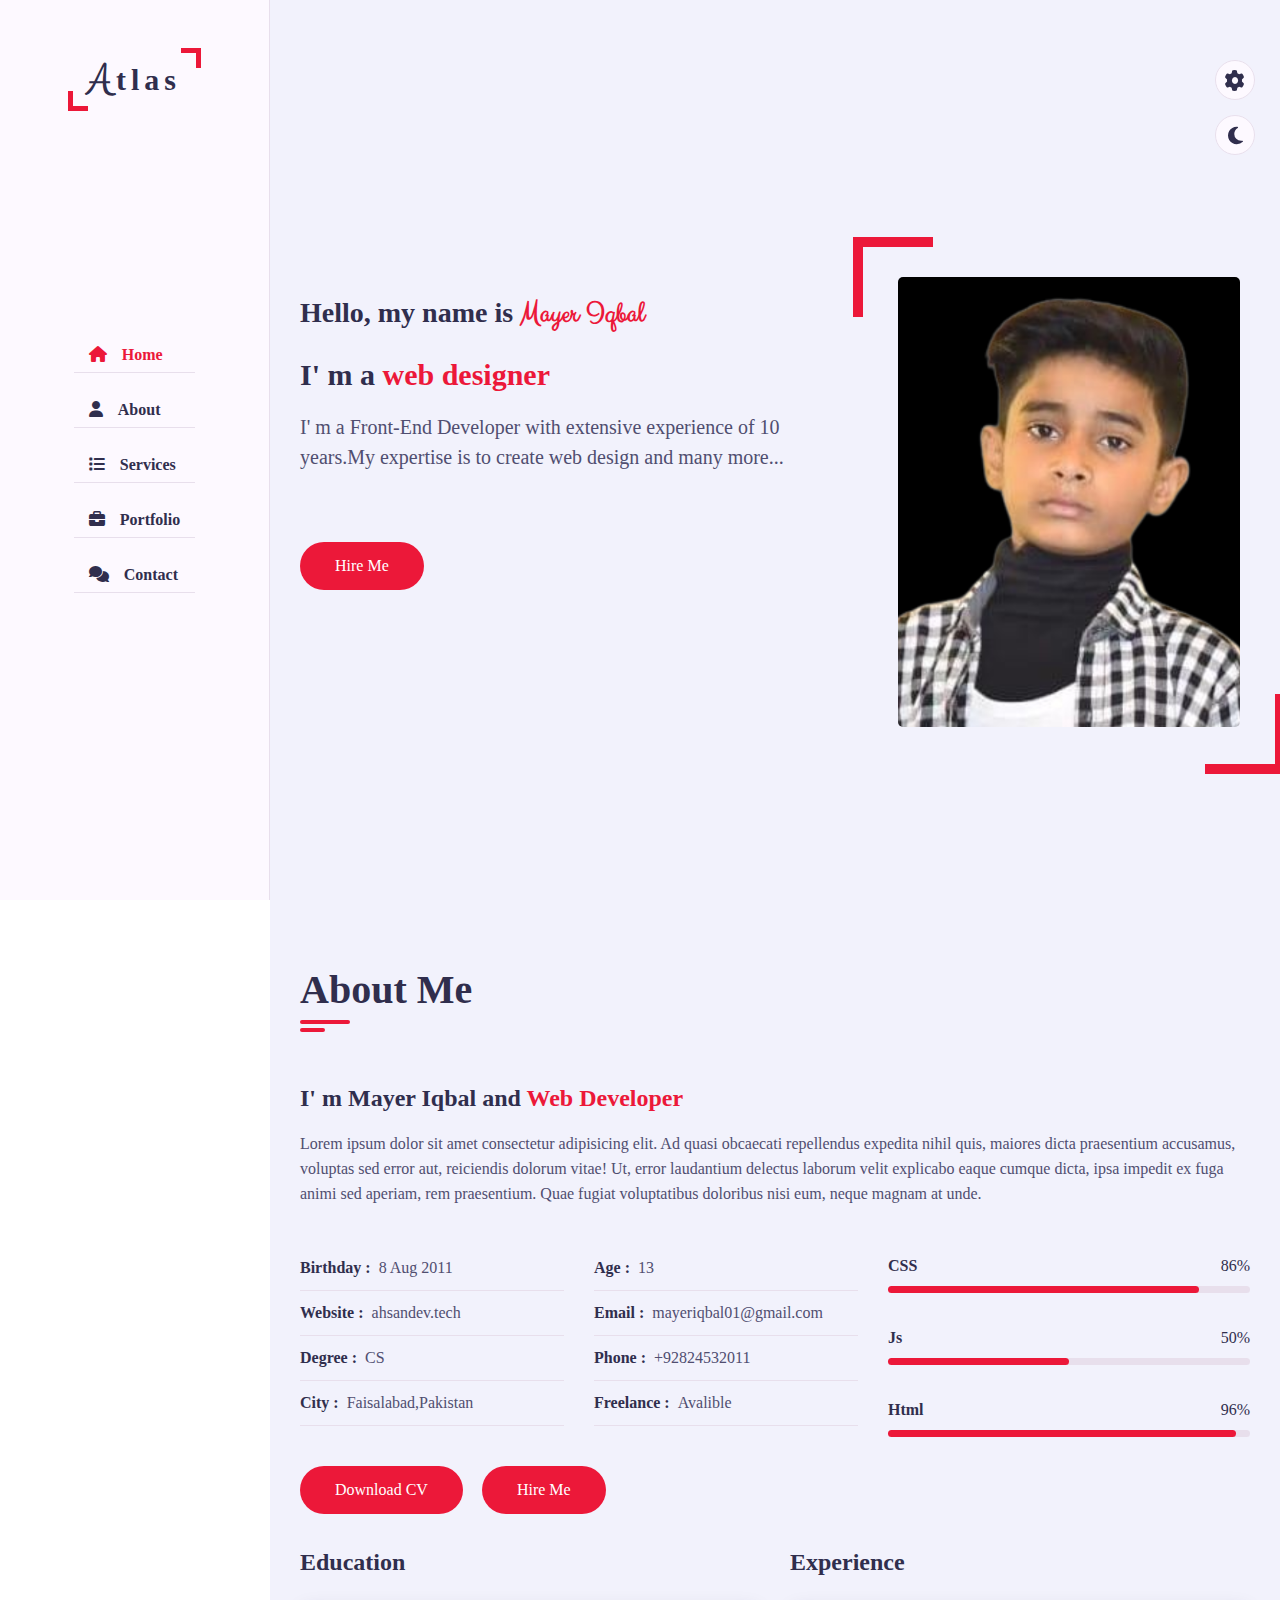
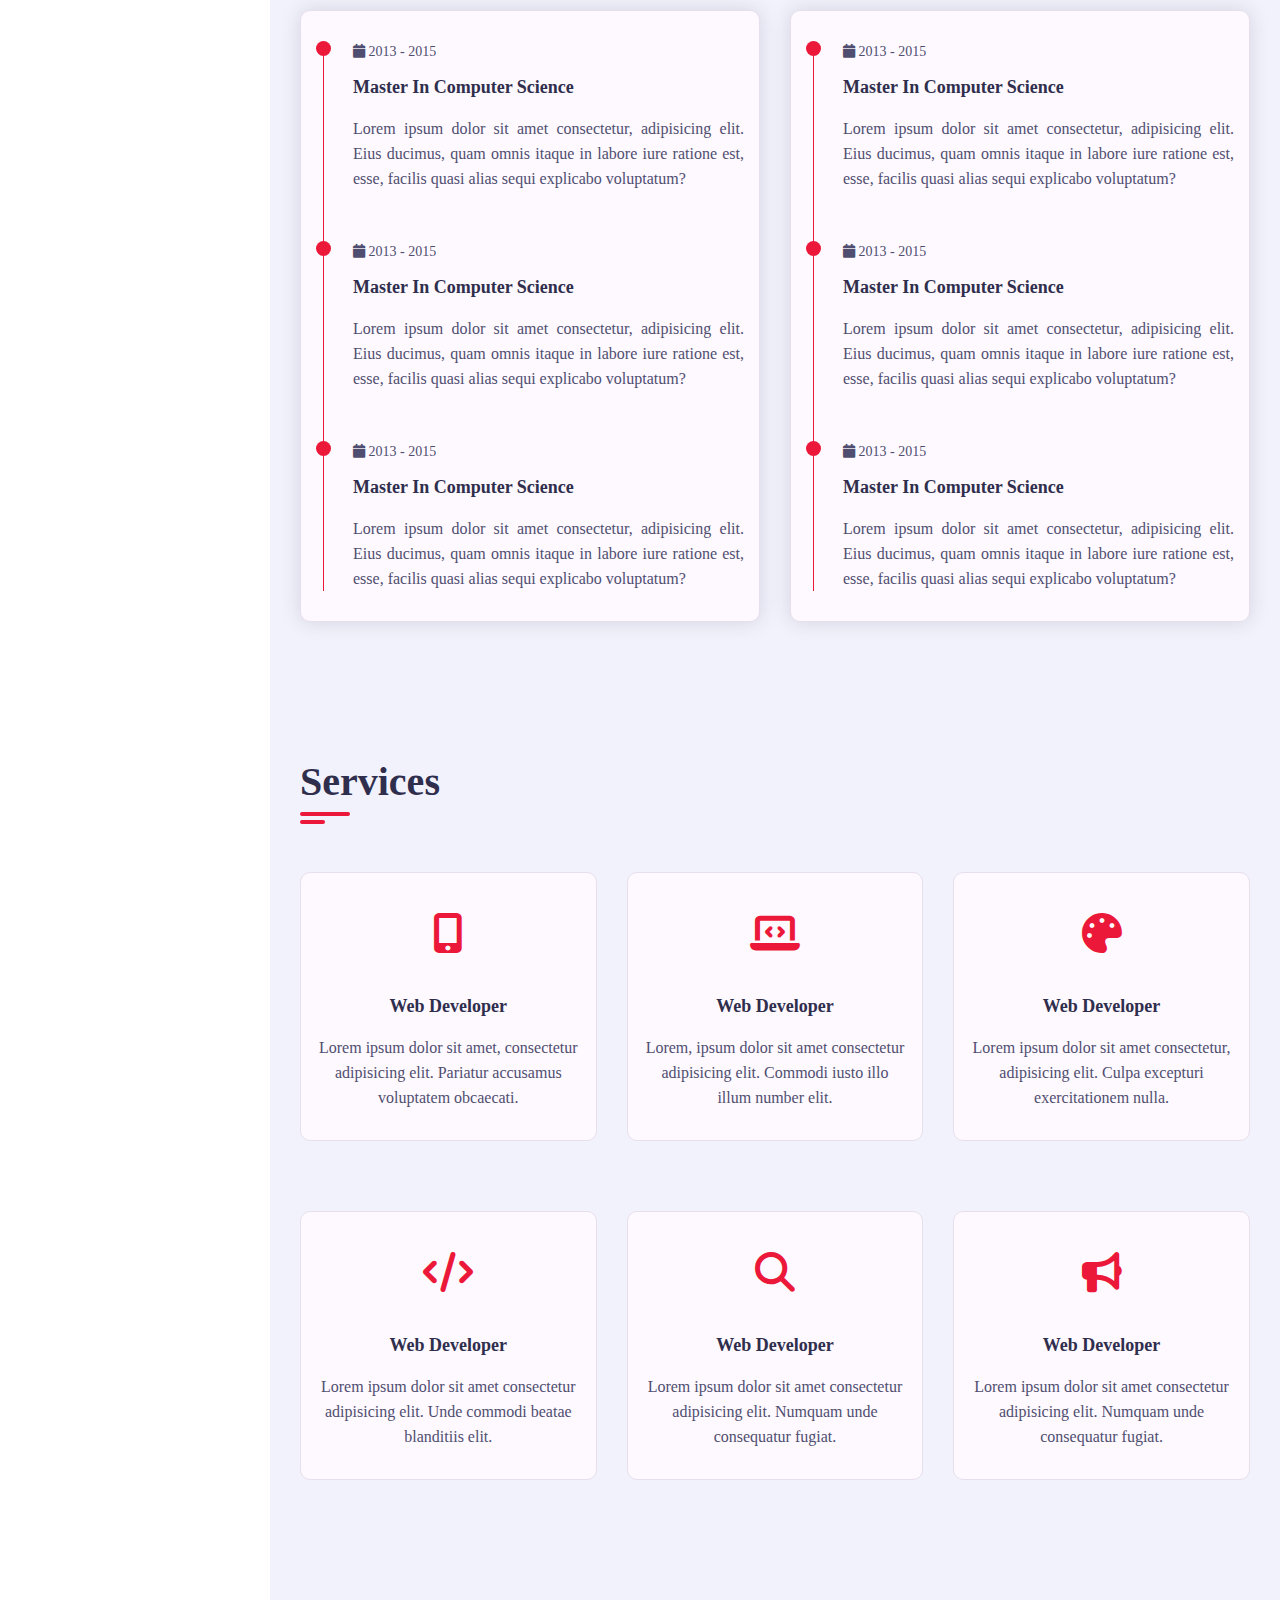
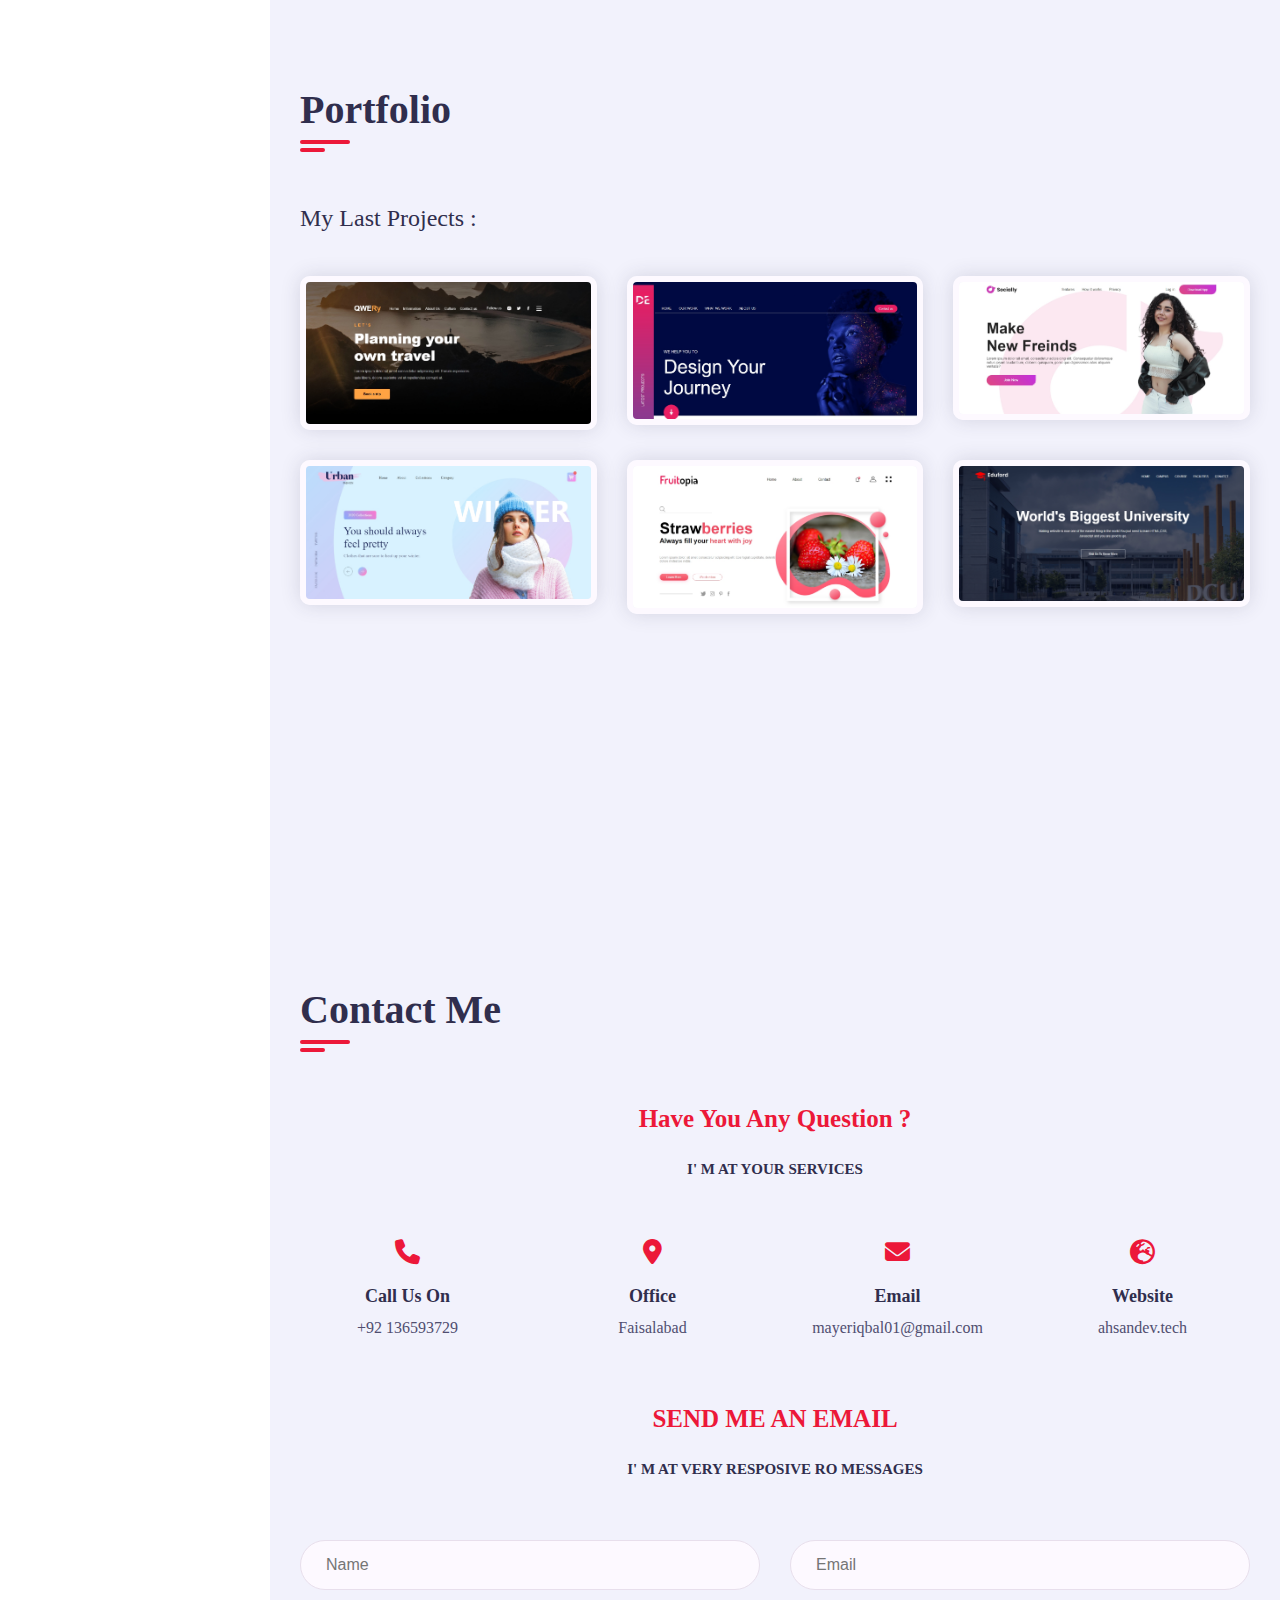
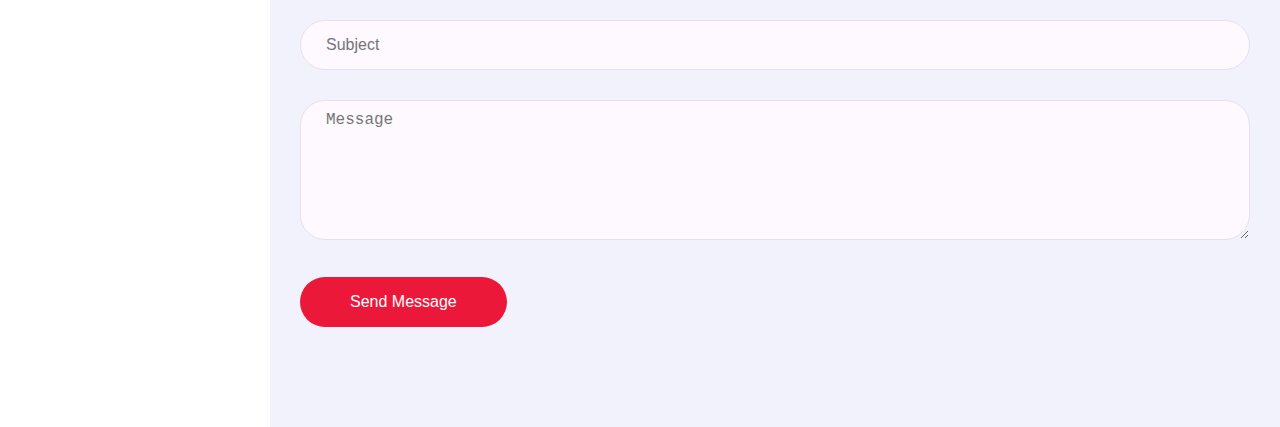
==== commit 709837ce: "updates personal portfolio website" ====
--- a/personal portfolio/index.html
+++ b/personal portfolio/index.html
@@ -9,8 +9,19 @@
     <link rel="stylesheet" href="css/skins/color-1.css" />
     <link
       rel="stylesheet"
-      href="https://cdnjs.cloudflare.com/ajax/libs/font-awesome/6.5.2/css/all.min.css"
-    />
+      href="https://cdnjs.cloudflare.com/ajax/libs/font-awesome/6.5.2/css/all.min.css"/>
+      <!---LIVE STYLE SWITCHER LINK--->
+      <link rel="stylesheet" href="css/style-switcher.css">
+      <link rel="stylesheet" href="css/skins/color-1.css "class="alternate-style" title="color-1" 
+      disabled>
+      <link rel="stylesheet" href="css/skins/color-2.css "class="alternate-style" title="color-2" 
+      disabled>
+      <link rel="stylesheet" href="css/skins/color-3.css "class="alternate-style" title="color-3" 
+      disabled>
+      <link rel="stylesheet" href="css/skins/color-4.css "class="alternate-style" title="color-4" 
+      disabled>
+      <link rel="stylesheet" href="css/skins/color-5.css "class="alternate-style" title="color-5" 
+      disabled>
   </head>
   <body>
     <!---MAIN CONTAINER START--->
@@ -526,8 +537,27 @@
     </div>
     <!---MAIN CONTAINER END--->
 
+<!---STYLE SWITCHER START--->
+<div class="style-switcher">
+  <div class="style-switcher-toogler s-icon">
+    <i class="fas fa-cog fa-spin"></i>
+  </div>
+  <div class="day-night s-icon">
+    <i class="fas fa-moon"></i>
+  </div>
+  <h4>Theme Colors</h4>
+  <div class="colors">
+    <span class="color-1" onclick="setActiveStyle('color-1')"></span>
+    <span class="color-2" onclick="setActiveStyle('color-2')"></span>
+    <span class="color-3" onclick="setActiveStyle('color-3')"></span>
+    <span class="color-4" onclick="setActiveStyle('color-4')"></span>
+    <span class="color-5" onclick="setActiveStyle('color-5')"></span>
+  </div>
+</div>
+<!---STYLE SWITCHER END--->
     <!---JS FILES--->
 
     <script src="js/script.js"></script>
+    <script src="js/style-switcher.js"></script>
   </body>
 </html>
--- a/personal portfolio/css/style.css
+++ b/personal portfolio/css/style.css
@@ -168,7 +168,7 @@
   top: 0;
   right: 0;
 }
-.aside .nav-toogler {
+.aside .nav-toggler {
   height: 40px;
   width: 45px;
   border: 1px solid var(--bg-black-50);
@@ -183,14 +183,14 @@
   justify-content: center;
 }
 
-.aside .nav-toogler span {
+.aside .nav-toggler span {
   height: 2px;
   width: 18px;
   background: var(--skin-color);
   display: inline-block;
   position: relative;
 }
-.aside .nav-toogler span::before {
+.aside .nav-toggler span::before {
   content: "";
   height: 2px;
   width: 18px;
@@ -200,7 +200,7 @@
   left: 0;
 }
 
-.aside .nav-toogler span::after {
+.aside .nav-toggler span::after {
   content: "";
   height: 3px;
   width: 18px;
@@ -235,6 +235,7 @@
   min-height: 100vh;
   display: flex;
   color: var(--text-black-900);
+  padding-top: 120px;
 }
 .home .home-info {
   flex: 0 0 60%;
@@ -615,4 +616,59 @@
 .contact .contact-form .btn{
   height: 50px;
   padding: 0 50px;
+}
+
+@media (max-width :1199px)
+{
+  .aside
+  {
+    left: -270px;
+  }
+  .main-content{
+   padding: 0;
+  }
+  .about .about-content .personal-info .info-item p span
+  {
+    display: block;
+    margin-left: 0;
+  }
+  .home .home-img{
+    padding: 0;
+  }
+}
+
+@media (max-width :991px)
+{
+  .contact .contact-info-item,
+  .portfolio .portfolio-item,
+  .service .service-item
+  {
+    flex: 0 0 50%;
+    max-width: 50%;
+  }
+
+  .home .home-info
+  {
+    flex: 0 0 100%;
+    max-width: 100%;
+  }
+.home .home-img{
+  display: none;
+}
+}
+
+@media (max-width :767px)
+{
+  .contact .contact-form .col-6,
+  .contact .contact-info-item,
+  .portfolio .portfolio-item,
+  .service .service-item,
+  .about .about-content .experience,
+  .about .about-content .education,
+  .about .about-content .skills,
+  .about .about-content .personal-info
+  {
+    flex: 0 0 100%;
+    max-width: 100%;
+  }
 }--- a/personal portfolio/css/style-switcher.css
+++ b/personal portfolio/css/style-switcher.css
@@ -0,0 +1,77 @@
+.style-switcher
+{
+    position: fixed;
+    right: 0;
+    top: 60px;
+    padding: 15px;
+    width: 200px;
+    border: 1 px solid var(--bg-black-50);
+    background: var(--bg-black-100);
+    z-index: 101;
+    border-radius: 5px;
+    transition: all 0.3s ease;
+    transform: translateX(100%);
+}
+.style-switcher.open
+{
+    transform: translateX(-25px);
+}
+.style-switcher .s-icon{
+    position: absolute;
+    height: 40px;
+    width: 40px;
+    text-align: center;
+    font-size: 20px;
+    background: var(--bg-black-100);
+    color: var(--text-black-900);
+    right: 100%;
+    border: 1px solid var(--bg-black-50);
+    margin-right: 25px;
+    cursor: pointer;
+    transition: all 0.3s ease;
+    border-radius: 50%;
+}
+.style-switcher .s-icon i{
+    line-height: 40px;
+}
+.style-switcher .day-night{
+    top: 55px;
+}
+.style-switcher .style-switcher-toogler{
+    top: 0;
+}
+.style-switcher h4{
+    margin: 0 0 10px;
+    color: var(--text-black-700);
+    font-size: 16px;
+    font-weight: 600;
+    text-transform: capitalize;
+}
+.style-switcher .colors{
+    display: flex;
+    flex-wrap: wrap;
+    justify-content: space-between;
+}
+.style-switcher .colors span
+{
+    display: inline-block;
+    height: 30px;
+    width: 30px;
+    border-radius: 50%;
+}
+.style-switcher .color-1{
+    background: #ec1839;
+}
+.style-switcher .color-2{
+    background: #fa5b05;
+}
+
+.style-switcher .color-3{
+    background: #3fb182;
+}
+.style-switcher .color-4{
+    background: #1854b4;
+}
+.style-switcher .color-5{
+    background: #f021b2;
+}--- a/personal portfolio/css/skins/color-2.css
+++ b/personal portfolio/css/skins/color-2.css
@@ -0,0 +1,3 @@
+:root{
+    --skin-color:#fb5a0f;
+}--- a/personal portfolio/css/skins/color-3.css
+++ b/personal portfolio/css/skins/color-3.css
@@ -0,0 +1,3 @@
+:root{
+    --skin-color:#3fb182;
+}--- a/personal portfolio/css/skins/color-4.css
+++ b/personal portfolio/css/skins/color-4.css
@@ -0,0 +1,3 @@
+:root{
+    --skin-color:#1854b4;
+}--- a/personal portfolio/css/skins/color-5.css
+++ b/personal portfolio/css/skins/color-5.css
@@ -0,0 +1,3 @@
+:root{
+    --skin-color:#f021b2;
+}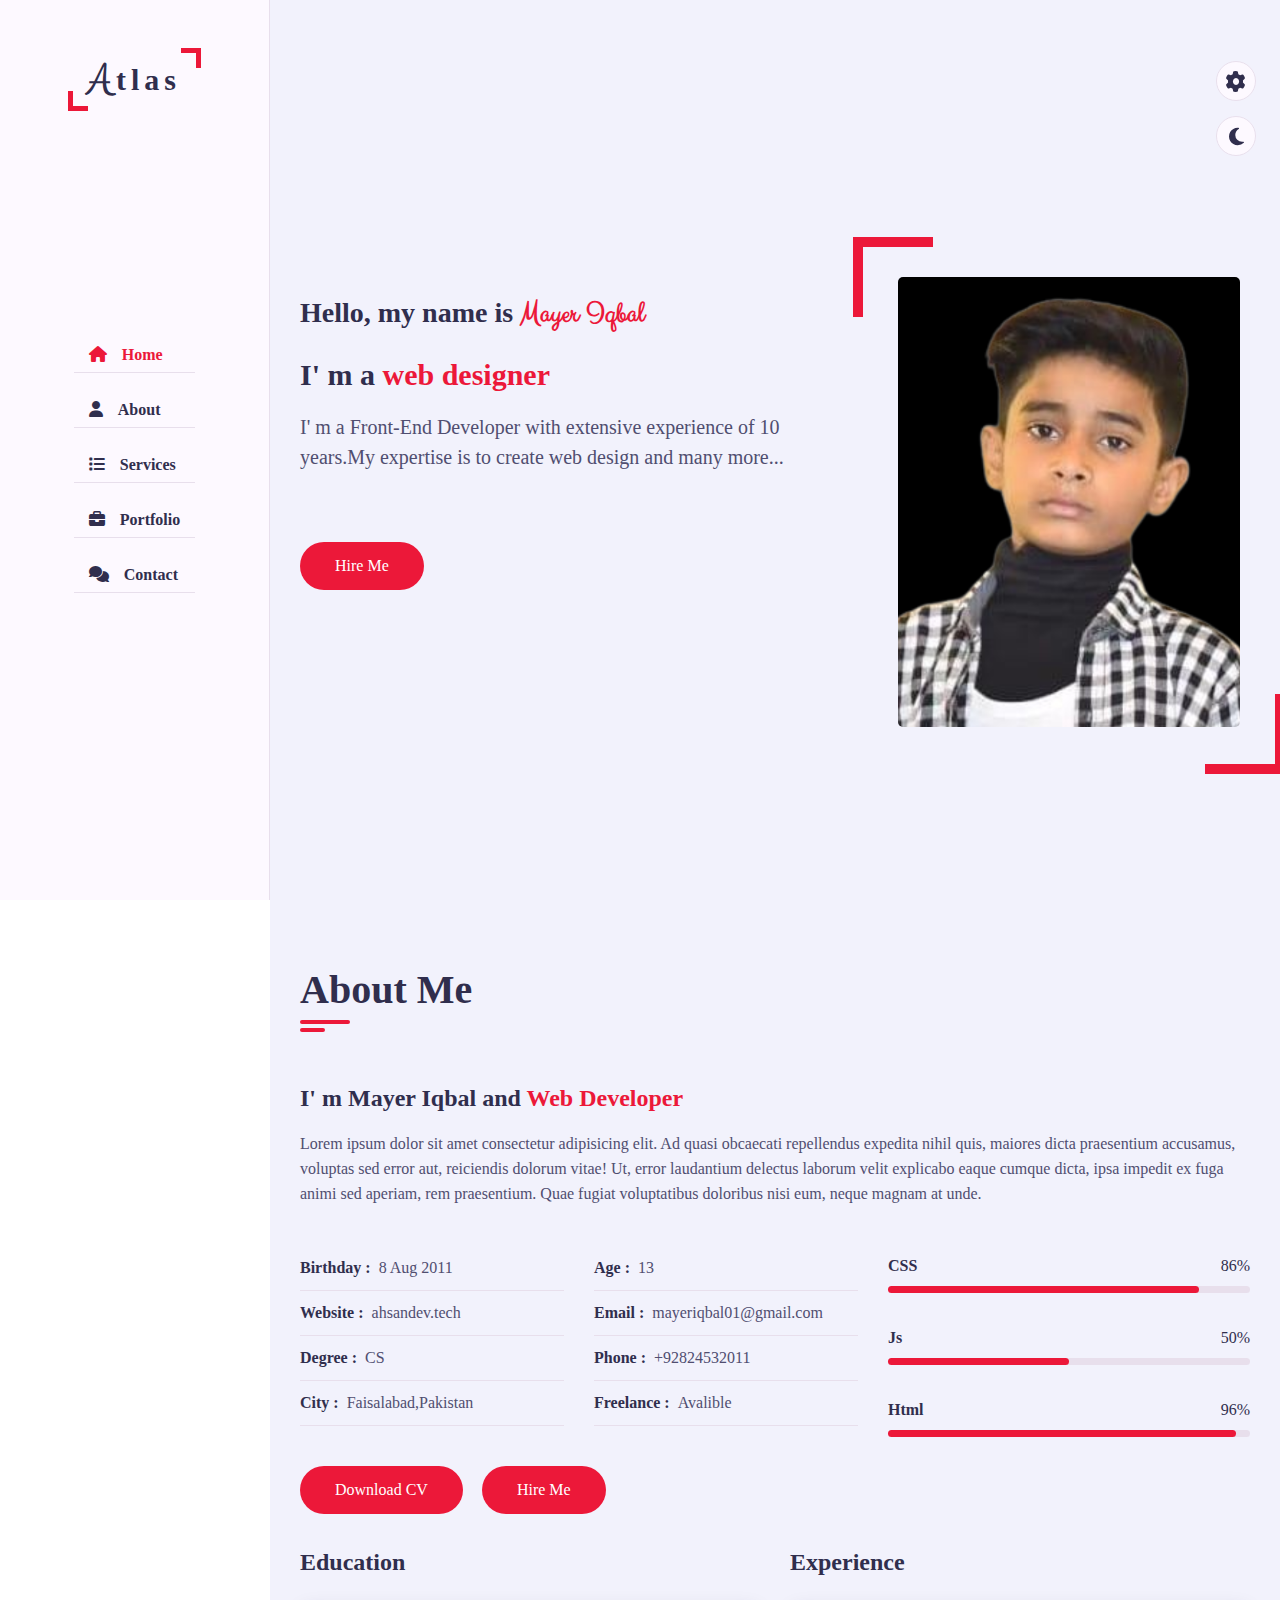
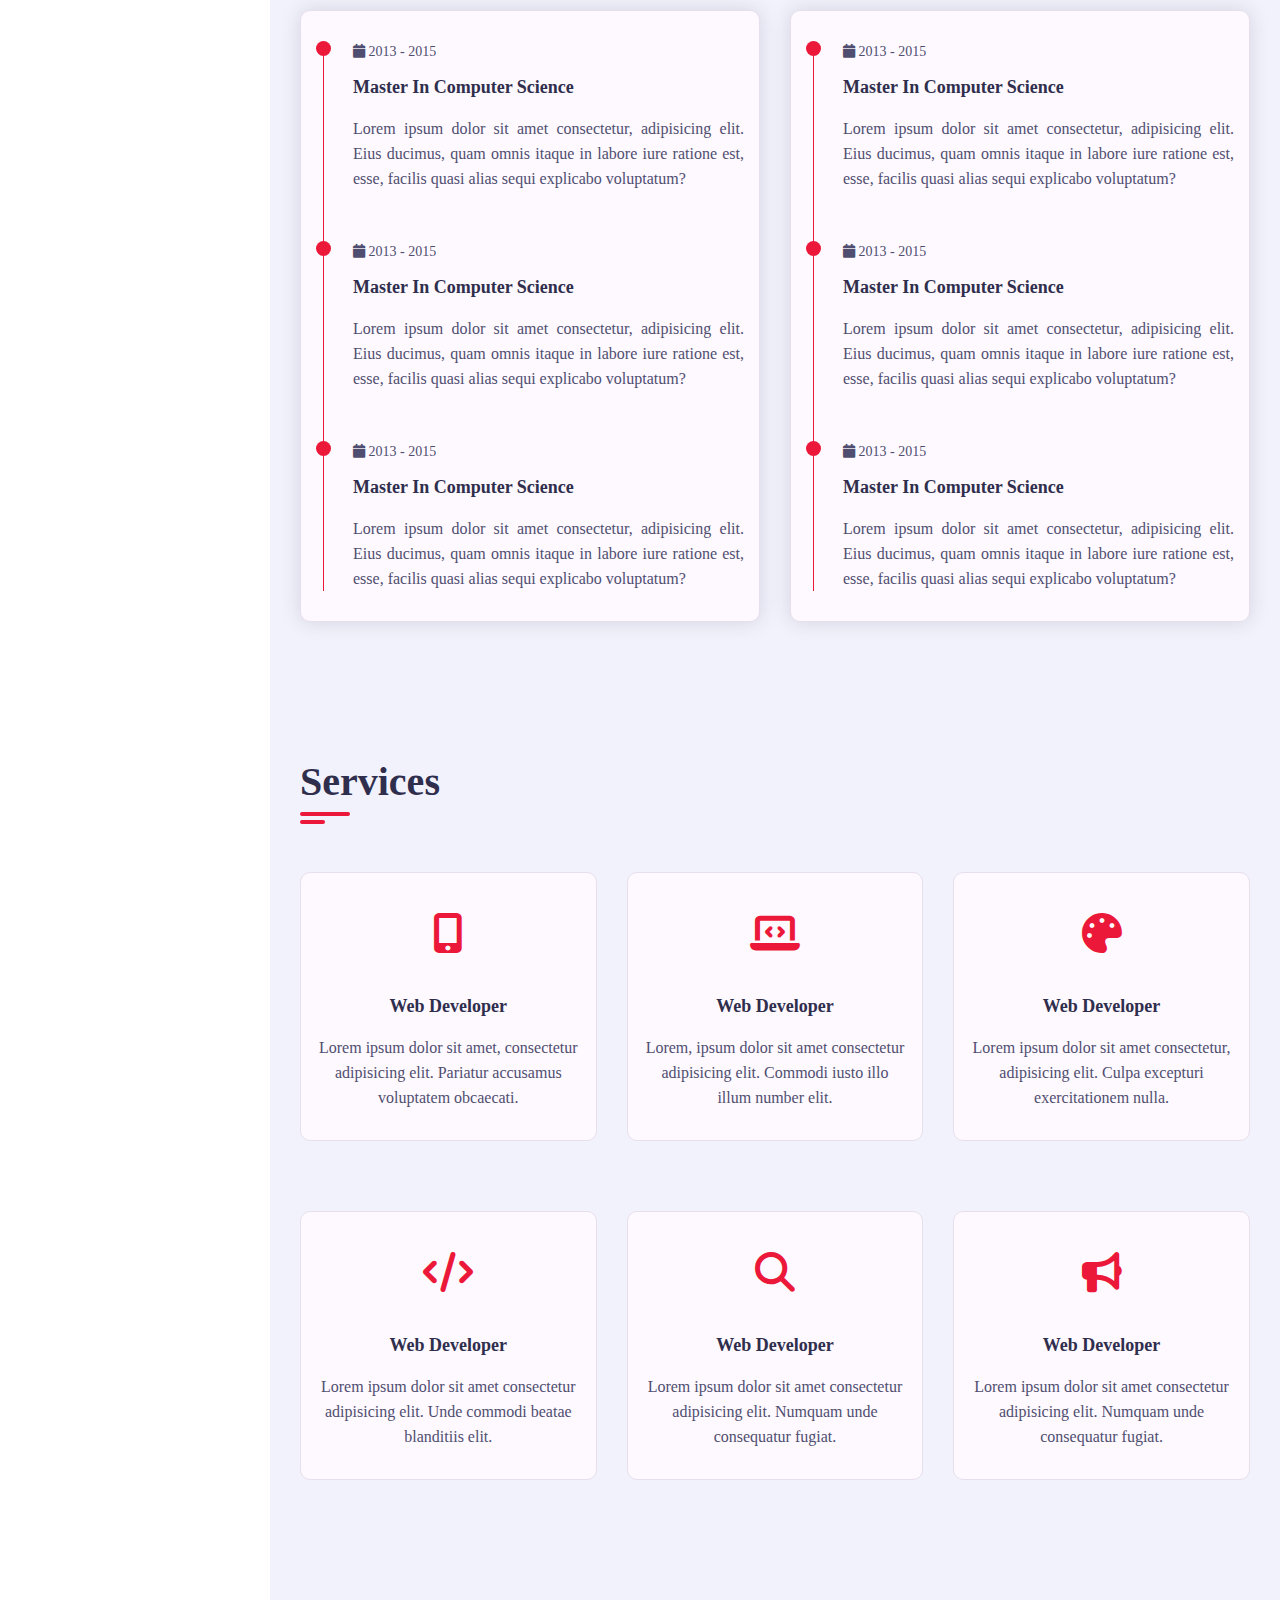
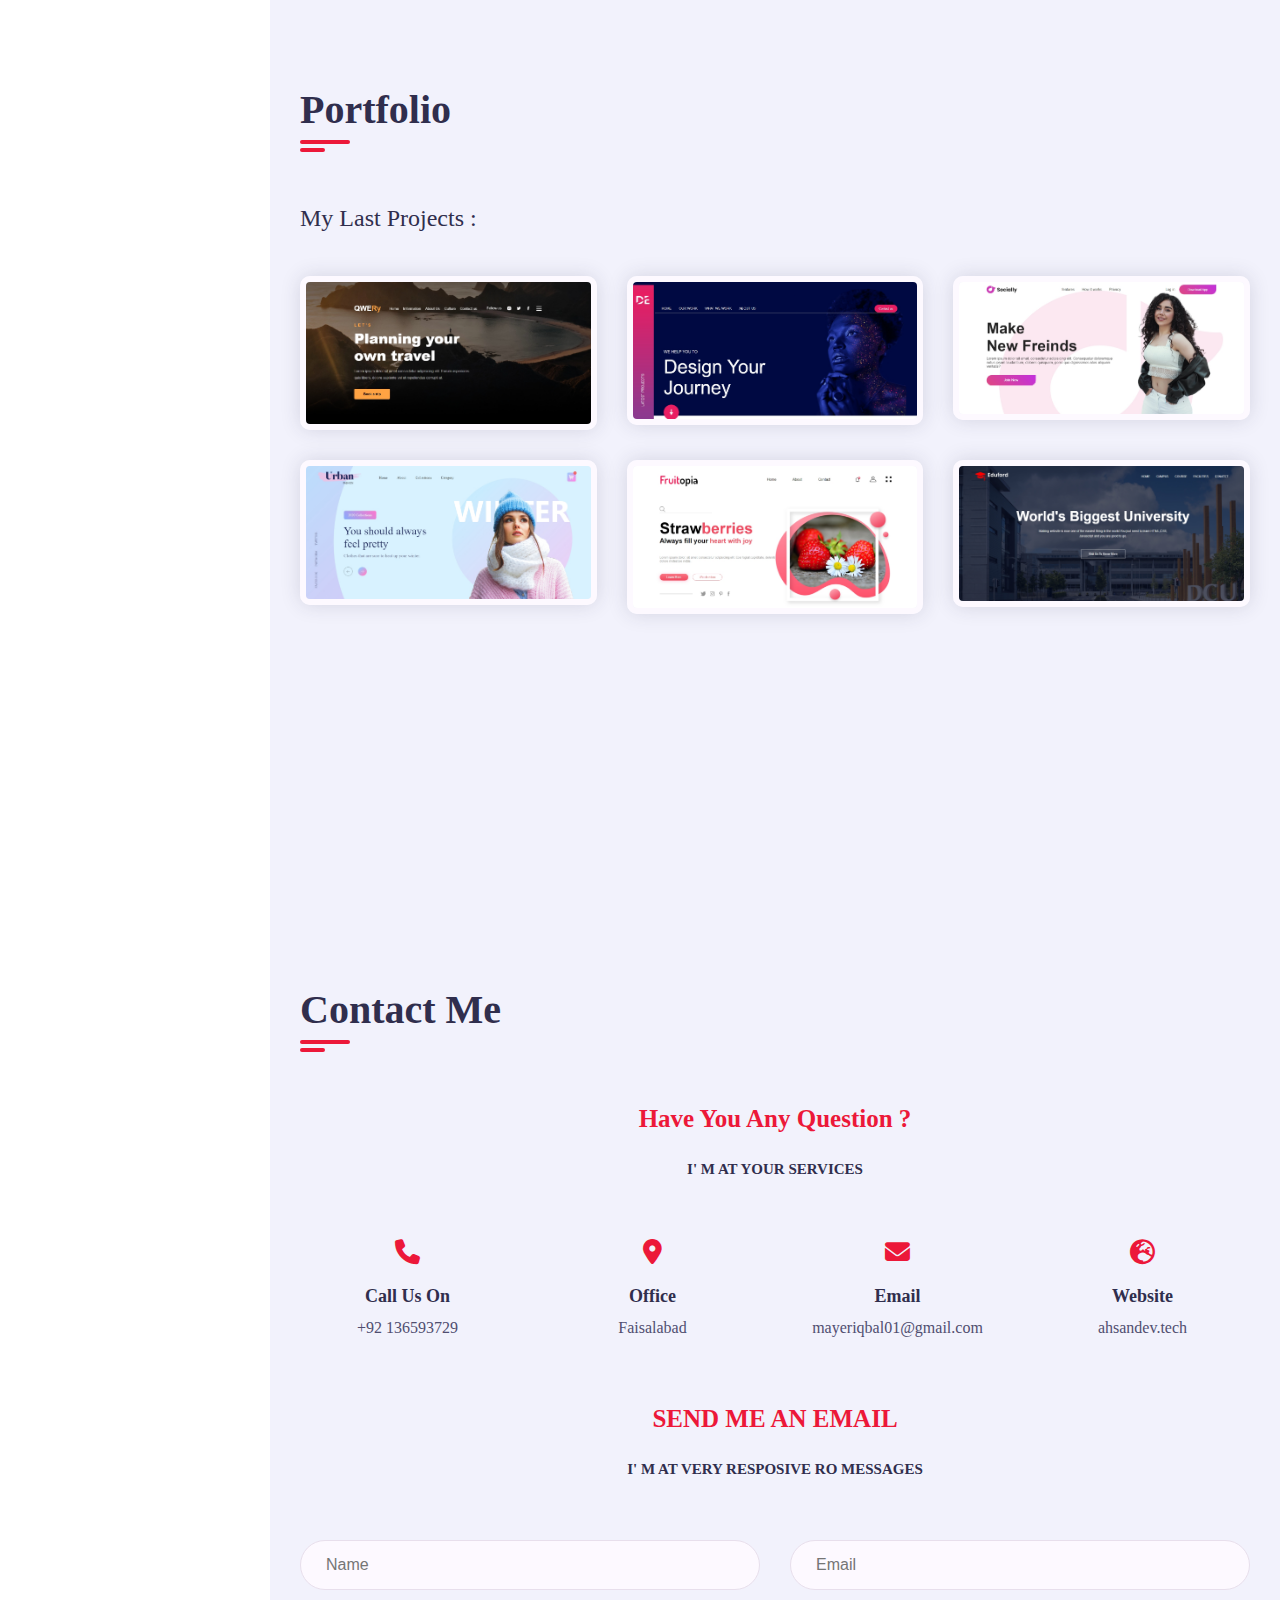
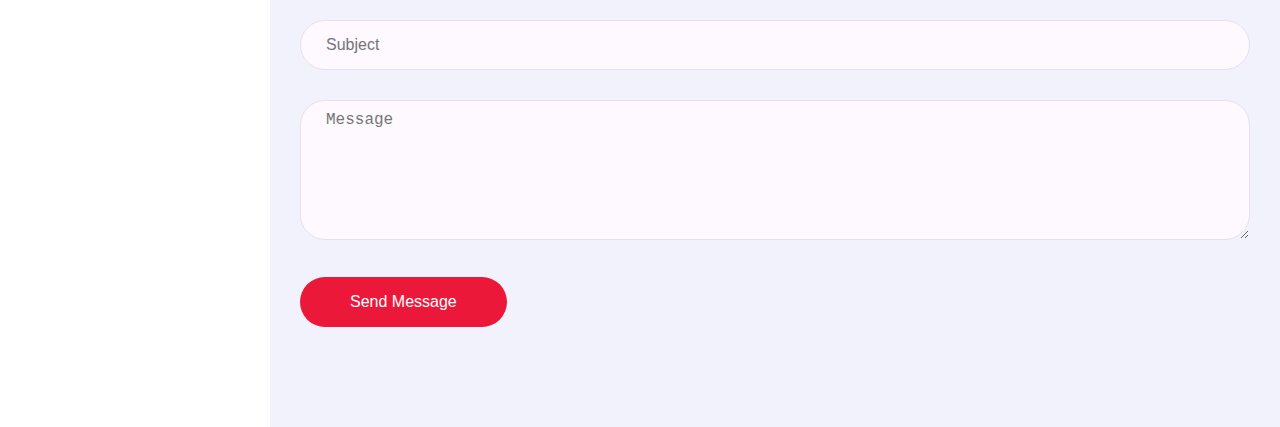
==== commit 3622aef3: "update personal portfolio website" ====
--- a/personal portfolio/index.html
+++ b/personal portfolio/index.html
@@ -11,17 +11,18 @@
       rel="stylesheet"
       href="https://cdnjs.cloudflare.com/ajax/libs/font-awesome/6.5.2/css/all.min.css"/>
       <!---LIVE STYLE SWITCHER LINK--->
+      <link rel="stylesheet" href="css/skins/color-1.css" class="alternate-style" title="color-1" 
+      disabled>
+      <link rel="stylesheet" href="css/skins/color-2.css" class="alternate-style" title="color-2" 
+      disabled>
+      <link rel="stylesheet" href="css/skins/color-3.css" class="alternate-style" title="color-3" 
+      disabled>
+      <link rel="stylesheet" href="css/skins/color-4.css" class="alternate-style" title="color-4" 
+      disabled>
+      <link rel="stylesheet" href="css/skins/color-5.css" class="alternate-style" title="color-5" 
+      disabled>
       <link rel="stylesheet" href="css/style-switcher.css">
-      <link rel="stylesheet" href="css/skins/color-1.css "class="alternate-style" title="color-1" 
-      disabled>
-      <link rel="stylesheet" href="css/skins/color-2.css "class="alternate-style" title="color-2" 
-      disabled>
-      <link rel="stylesheet" href="css/skins/color-3.css "class="alternate-style" title="color-3" 
-      disabled>
-      <link rel="stylesheet" href="css/skins/color-4.css "class="alternate-style" title="color-4" 
-      disabled>
-      <link rel="stylesheet" href="css/skins/color-5.css "class="alternate-style" title="color-5" 
-      disabled>
+
   </head>
   <body>
     <!---MAIN CONTAINER START--->
@@ -539,8 +540,8 @@
 
 <!---STYLE SWITCHER START--->
 <div class="style-switcher">
-  <div class="style-switcher-toogler s-icon">
-    <i class="fas fa-cog fa-spin"></i>
+  <div class="style-switcher-toggler s-icon">
+   <i class="fas fa-cog fa-spin"></i>
   </div>
   <div class="day-night s-icon">
     <i class="fas fa-moon"></i>
@@ -553,7 +554,7 @@
     <span class="color-4" onclick="setActiveStyle('color-4')"></span>
     <span class="color-5" onclick="setActiveStyle('color-5')"></span>
   </div>
-</div>
+  </div>
 <!---STYLE SWITCHER END--->
     <!---JS FILES--->
 
--- a/personal portfolio/css/style-switcher.css
+++ b/personal portfolio/css/style-switcher.css
@@ -5,15 +5,14 @@
     top: 60px;
     padding: 15px;
     width: 200px;
-    border: 1 px solid var(--bg-black-50);
+    border: 1px solid var(--bg-black-50);
     background: var(--bg-black-100);
     z-index: 101;
     border-radius: 5px;
     transition: all 0.3s ease;
     transform: translateX(100%);
 }
-.style-switcher.open
-{
+.style-switcher .open{
     transform: translateX(-25px);
 }
 .style-switcher .s-icon{
@@ -34,11 +33,11 @@
 .style-switcher .s-icon i{
     line-height: 40px;
 }
+.style-switcher .style-switcher-toggler{
+    top: 0;
+}
 .style-switcher .day-night{
     top: 55px;
-}
-.style-switcher .style-switcher-toogler{
-    top: 0;
 }
 .style-switcher h4{
     margin: 0 0 10px;
@@ -47,13 +46,13 @@
     font-weight: 600;
     text-transform: capitalize;
 }
-.style-switcher .colors{
+.style-switcher .colors
+{
     display: flex;
     flex-wrap: wrap;
     justify-content: space-between;
 }
-.style-switcher .colors span
-{
+.style-switcher .colors span{
     display: inline-block;
     height: 30px;
     width: 30px;
@@ -63,9 +62,8 @@
     background: #ec1839;
 }
 .style-switcher .color-2{
-    background: #fa5b05;
+    background: #fb5a0f;
 }
-
 .style-switcher .color-3{
     background: #3fb182;
 }
